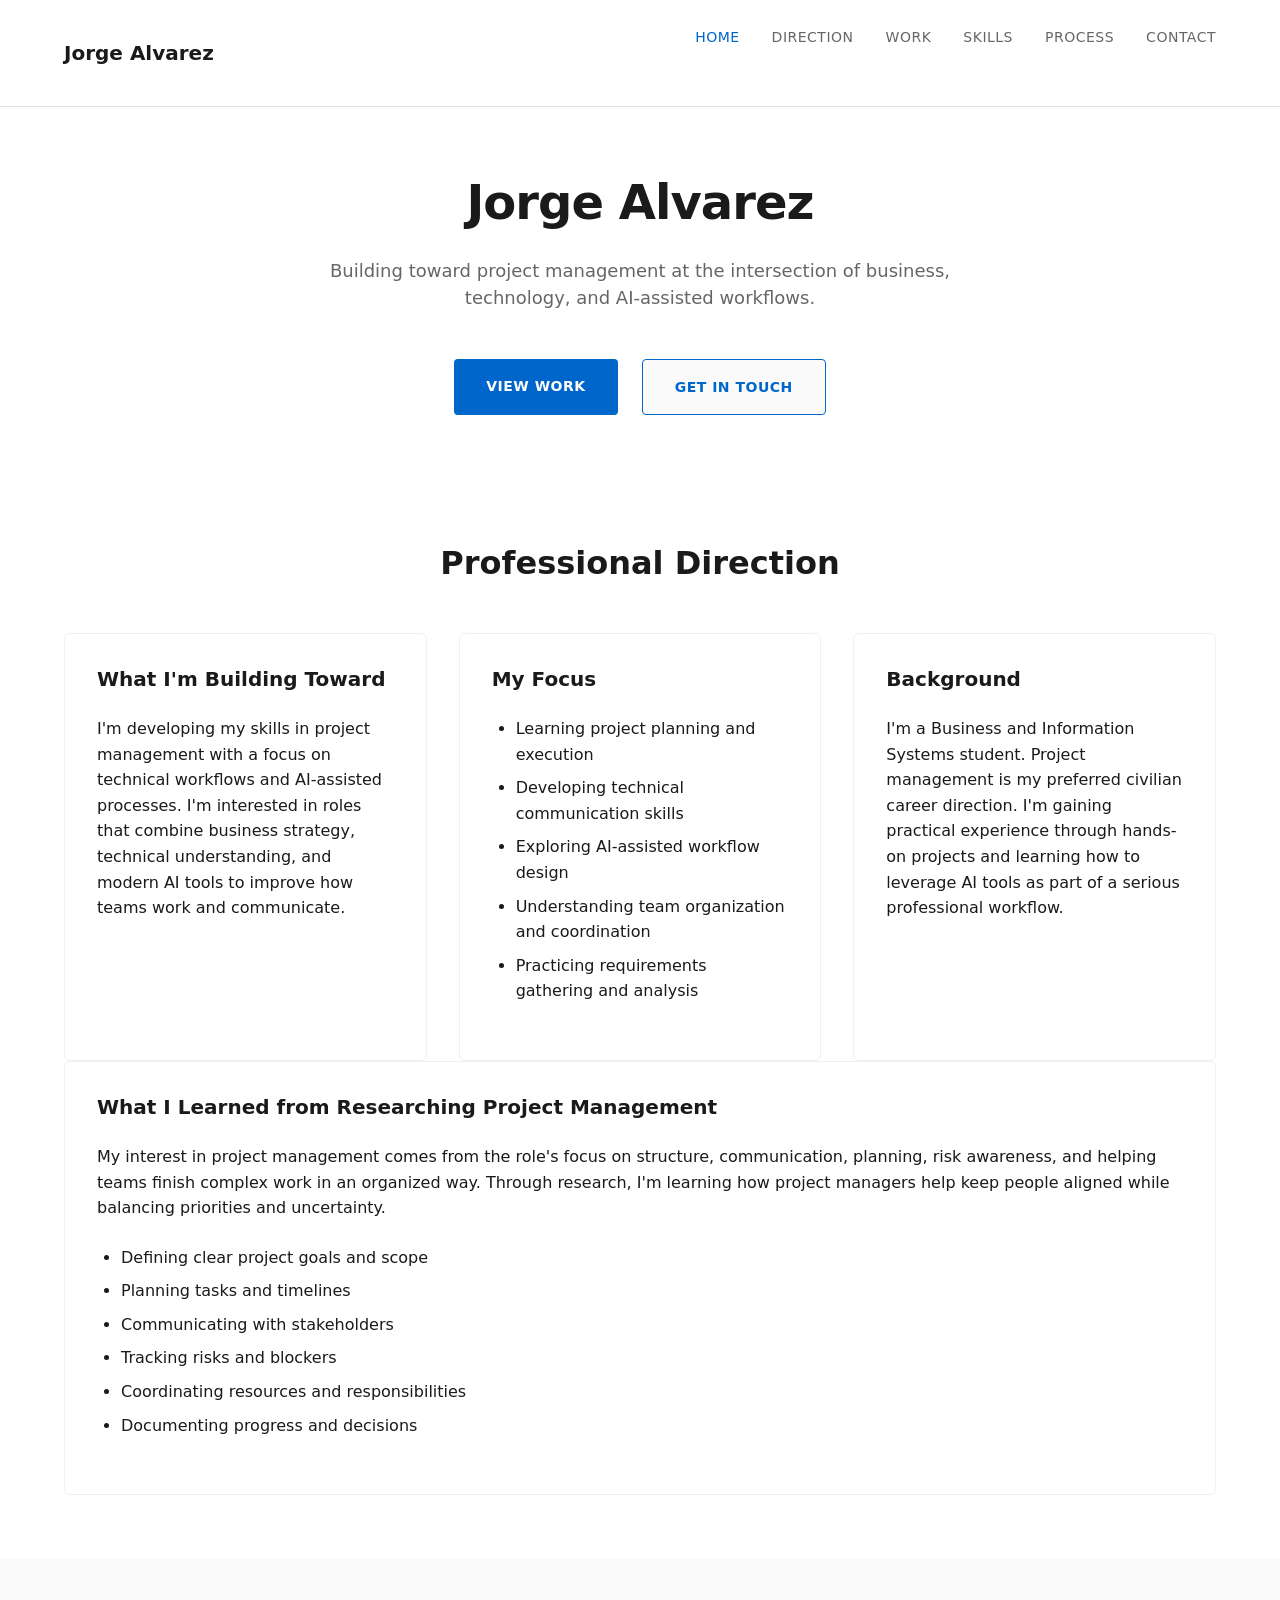
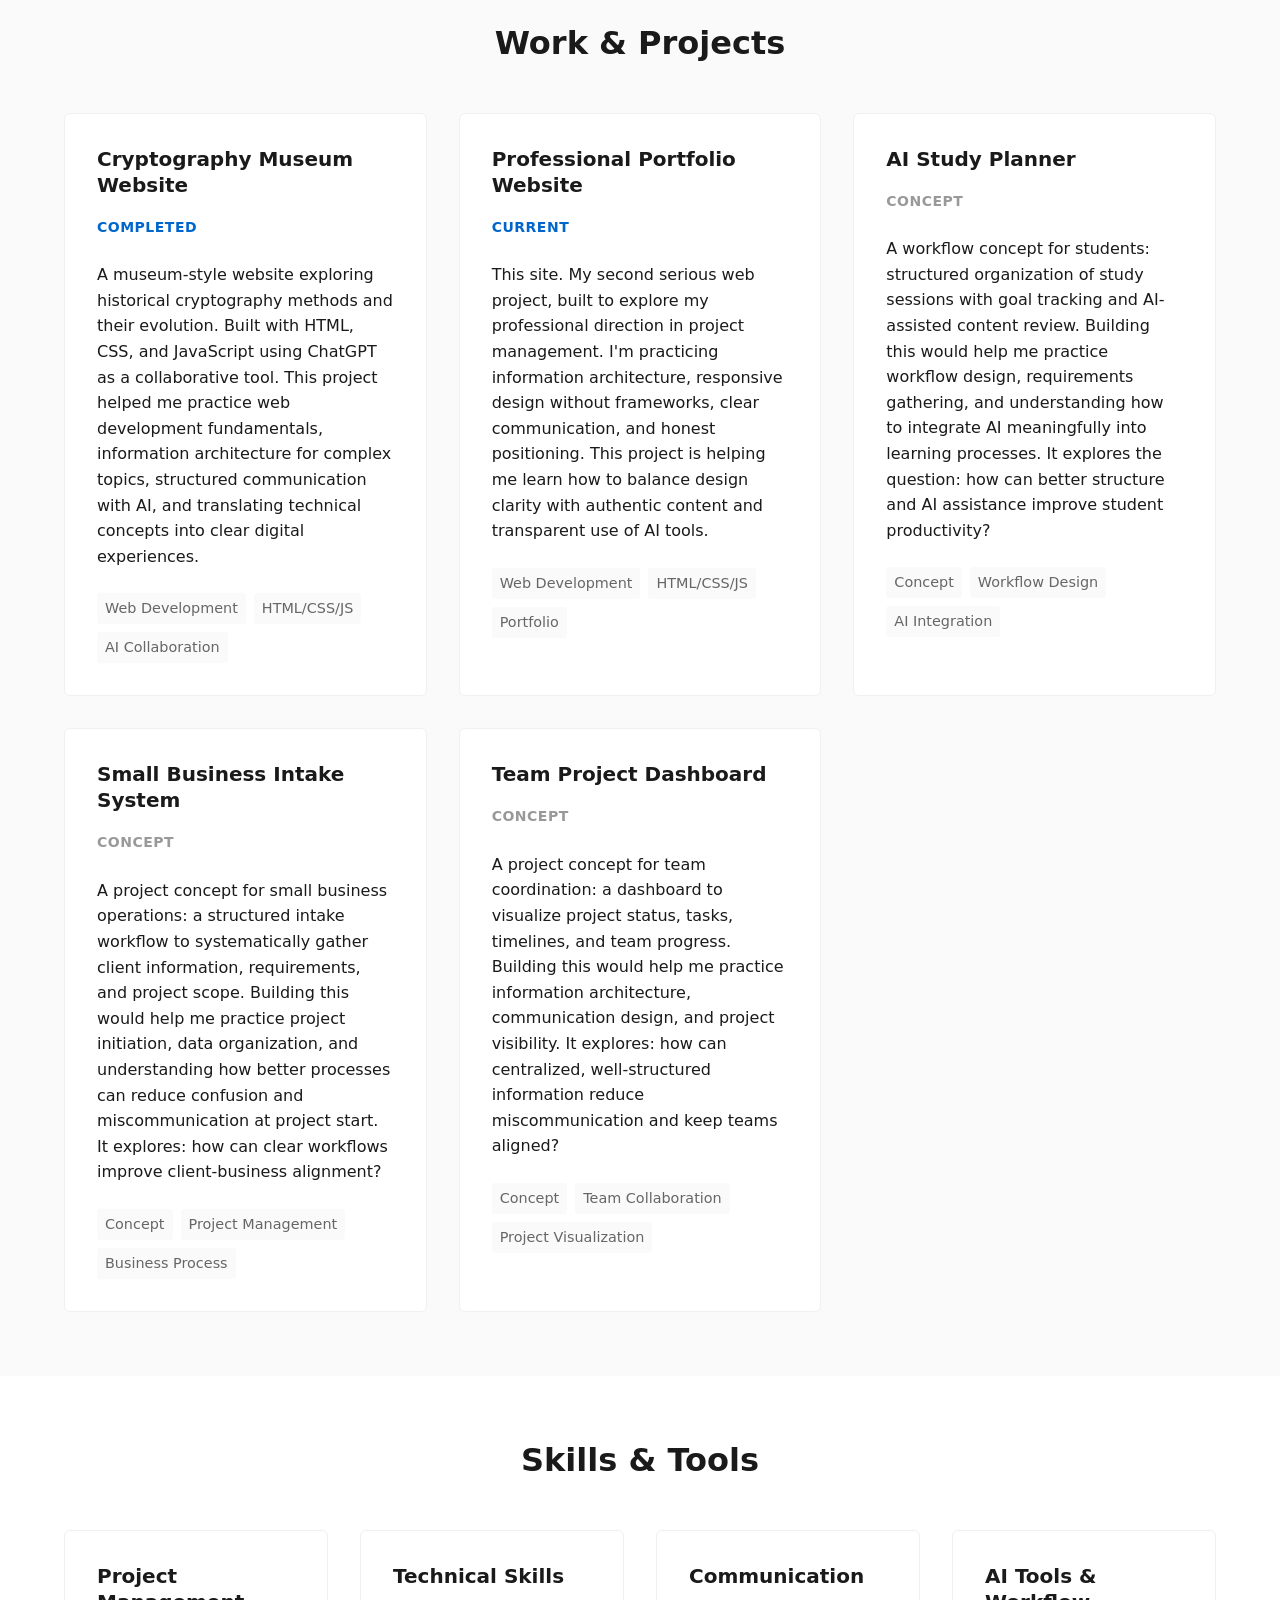
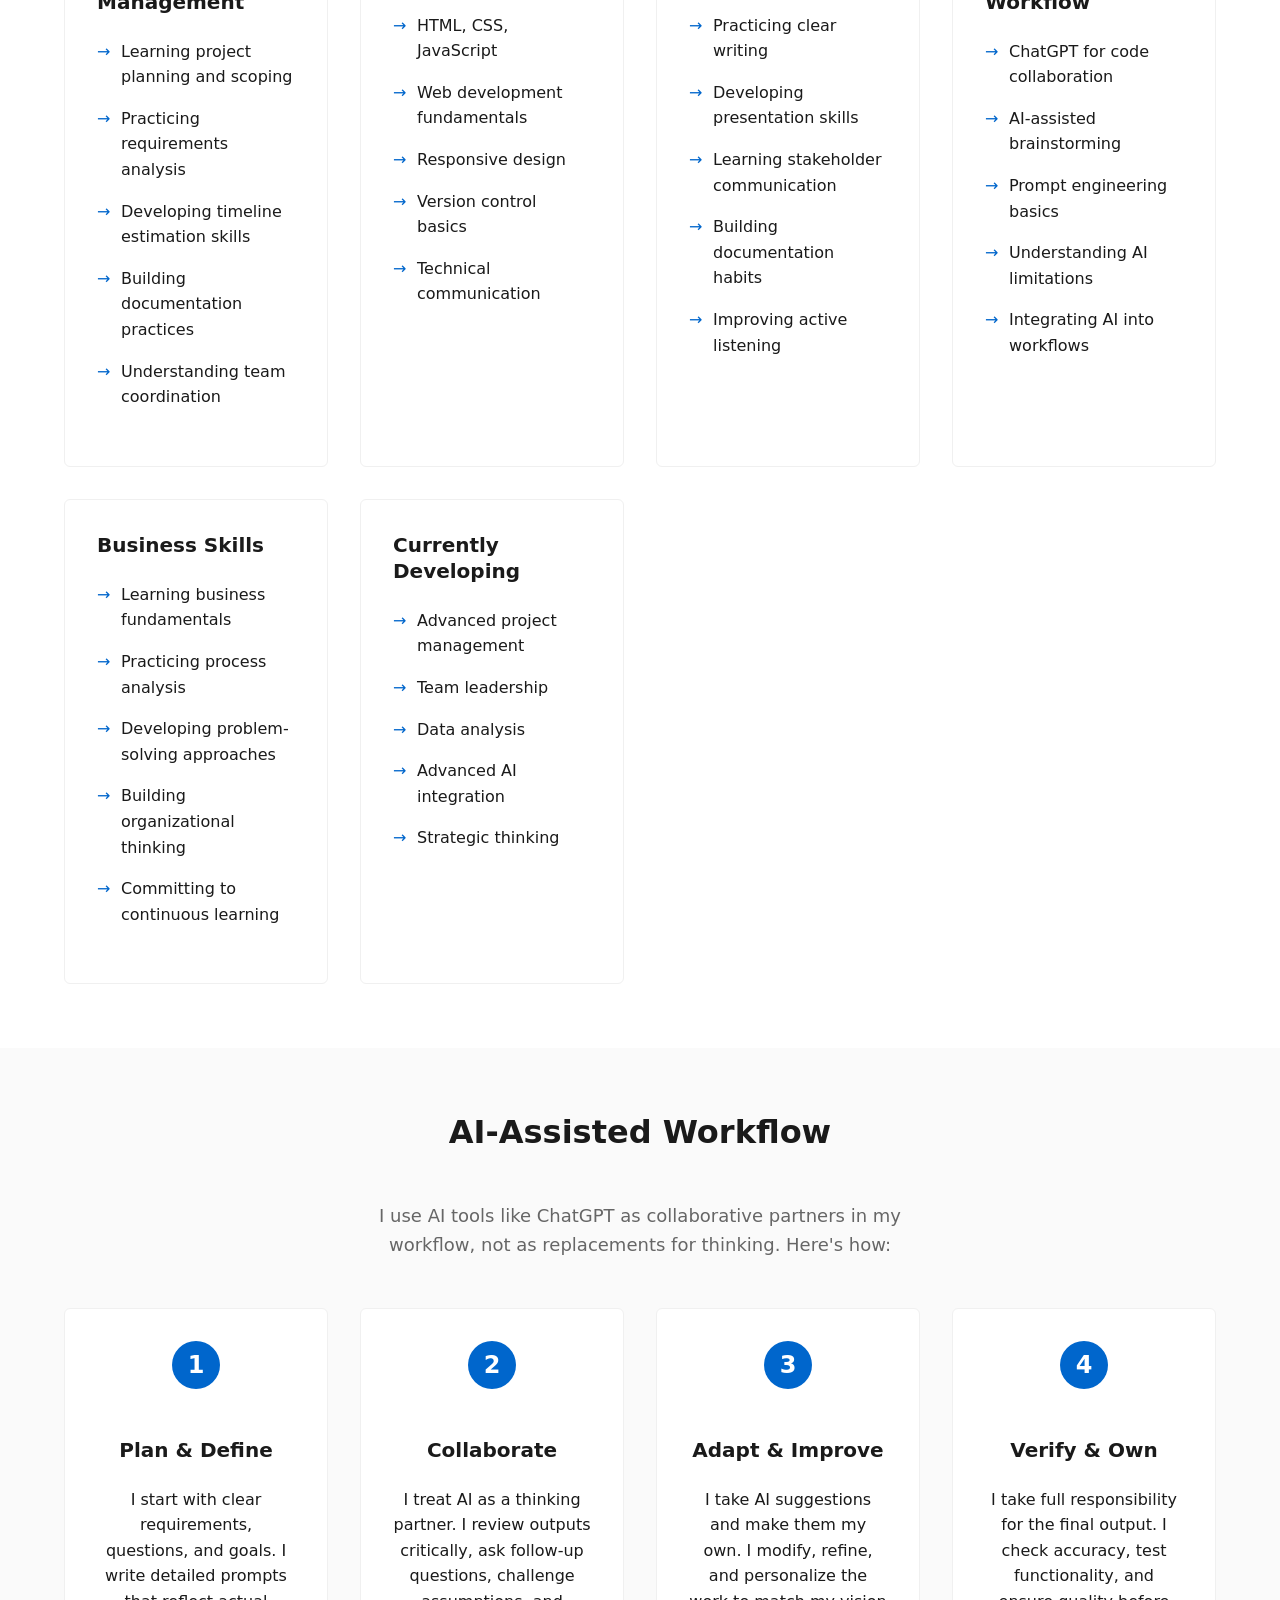
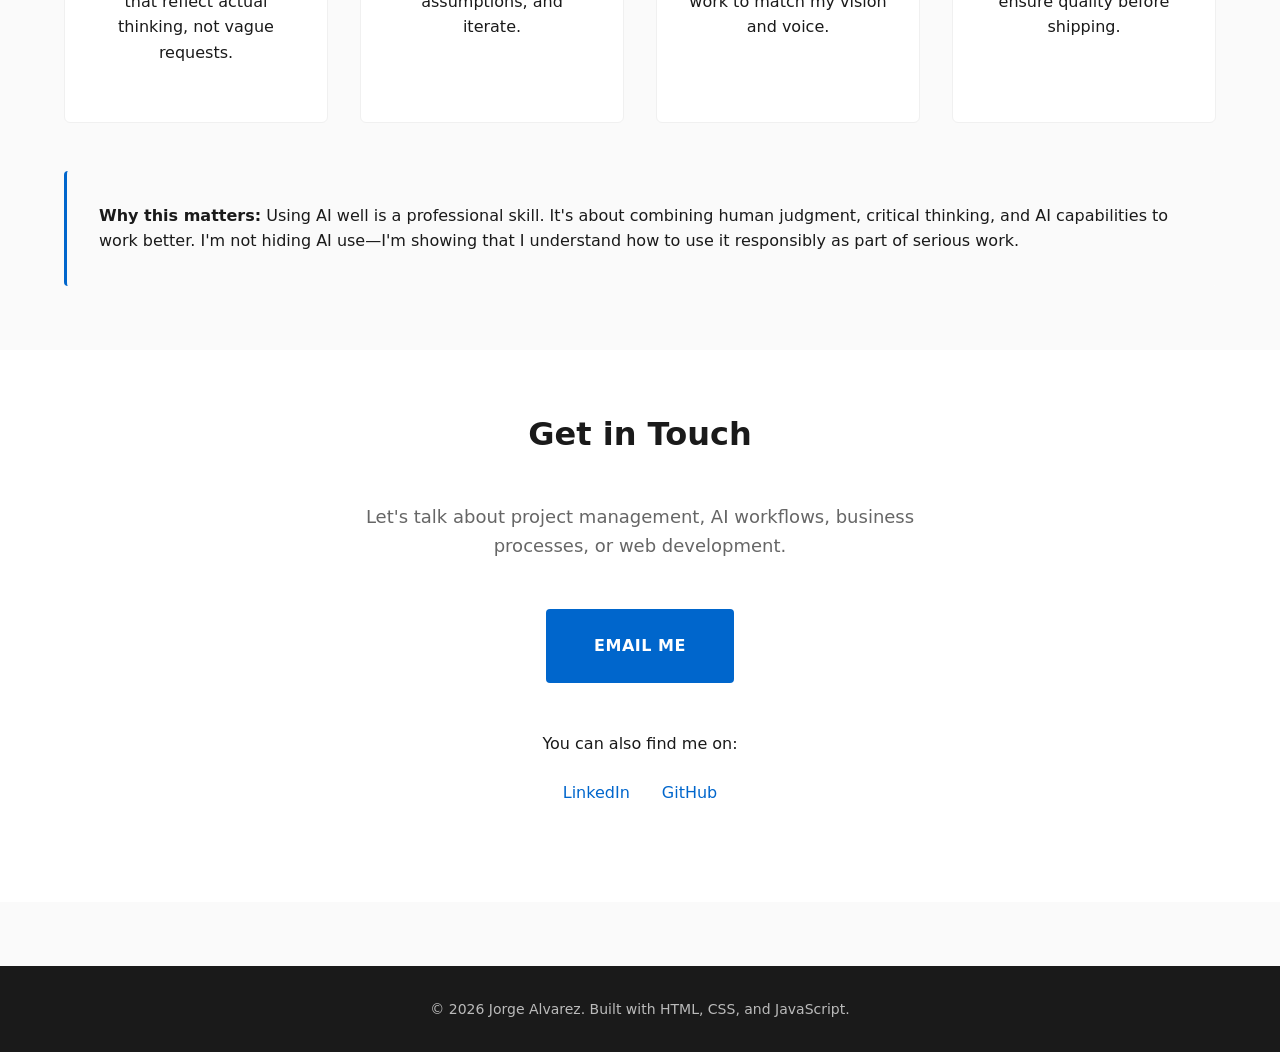
==== index.html @ 8f19f051 "Initial portfolio site scaffold" ====
<!DOCTYPE html>
<html lang="en">
<head>
    <meta charset="UTF-8">
    <meta name="viewport" content="width=device-width, initial-scale=1.0">
    <meta name="description" content="Jorge Alvarez - Portfolio. Aspiring Project Manager for Technical and AI-Assisted Workflows.">
    <title>Jorge Alvarez - Portfolio</title>
    <link rel="stylesheet" href="styles.css">
</head>
<body>
    <!-- Navigation -->
    <nav class="navbar">
        <div class="container">
            <div class="nav-brand">Jorge Alvarez</div>
            <ul class="nav-menu">
                <li><a href="#hero">Home</a></li>
                <li><a href="#direction">Direction</a></li>
                <li><a href="#work">Work</a></li>
                <li><a href="#skills">Skills</a></li>
                <li><a href="#process">Process</a></li>
                <li><a href="#contact">Contact</a></li>
            </ul>
        </div>
    </nav>

    <!-- Hero Section -->
    <section id="hero" class="hero">
        <div class="container">
            <div class="hero-content">
                <h1>Jorge Alvarez</h1>
                <p class="hero-subtitle">Building toward project management at the intersection of business, technology, and AI-assisted workflows.</p>
                <div class="hero-cta">
                    <a href="#work" class="btn btn-primary">View Work</a>
                    <a href="#contact" class="btn btn-secondary">Get in Touch</a>
                </div>
            </div>
        </div>
    </section>

    <!-- Professional Direction Section -->
    <section id="direction" class="section">
        <div class="container">
            <h2>Professional Direction</h2>
            <div class="direction-grid">
                <div class="card">
                    <h3>What I'm Building Toward</h3>
                    <p>I'm developing my skills in project management with a focus on technical workflows and AI-assisted processes. I'm interested in roles that combine business strategy, technical understanding, and modern AI tools to improve how teams work and communicate.</p>
                </div>
                <div class="card">
                    <h3>My Focus</h3>
                    <ul>
                        <li>Learning project planning and execution</li>
                        <li>Developing technical communication skills</li>
                        <li>Exploring AI-assisted workflow design</li>
                        <li>Understanding team organization and coordination</li>
                        <li>Practicing requirements gathering and analysis</li>
                    </ul>
                </div>
                <div class="card">
                    <h3>Background</h3>
                    <p>I'm a Business and Information Systems student. Project management is my preferred civilian career direction. I'm gaining practical experience through hands-on projects and learning how to leverage AI tools as part of a serious professional workflow.</p>
                </div>
            </div>

            <div class="card">
                <h3>What I Learned from Researching Project Management</h3>
                <p>My interest in project management comes from the role's focus on structure, communication, planning, risk awareness, and helping teams finish complex work in an organized way. Through research, I'm learning how project managers help keep people aligned while balancing priorities and uncertainty.</p>
                <ul>
                    <li>Defining clear project goals and scope</li>
                    <li>Planning tasks and timelines</li>
                    <li>Communicating with stakeholders</li>
                    <li>Tracking risks and blockers</li>
                    <li>Coordinating resources and responsibilities</li>
                    <li>Documenting progress and decisions</li>
                </ul>
            </div>
        </div>
    </section>

    <!-- Work / Projects Section -->
    <section id="work" class="section alternate">
        <div class="container">
            <h2>Work & Projects</h2>
            
            <div class="projects">
                <div class="project-card">
                    <h3>Cryptography Museum Website</h3>
                    <p class="project-status">Completed</p>
                    <p>A museum-style website exploring historical cryptography methods and their evolution. Built with HTML, CSS, and JavaScript using ChatGPT as a collaborative tool. This project helped me practice web development fundamentals, information architecture for complex topics, structured communication with AI, and translating technical concepts into clear digital experiences.</p>
                    <div class="project-meta">
                        <span class="tag">Web Development</span>
                        <span class="tag">HTML/CSS/JS</span>
                        <span class="tag">AI Collaboration</span>
                    </div>
                </div>

                <div class="project-card">
                    <h3>Professional Portfolio Website</h3>
                    <p class="project-status">Current</p>
                    <p>This site. My second serious web project, built to explore my professional direction in project management. I'm practicing information architecture, responsive design without frameworks, clear communication, and honest positioning. This project is helping me learn how to balance design clarity with authentic content and transparent use of AI tools.</p>
                    <div class="project-meta">
                        <span class="tag">Web Development</span>
                        <span class="tag">HTML/CSS/JS</span>
                        <span class="tag">Portfolio</span>
                    </div>
                </div>

                <div class="project-card concept">
                    <h3>AI Study Planner</h3>
                    <p class="project-status">Concept</p>
                    <p>A workflow concept for students: structured organization of study sessions with goal tracking and AI-assisted content review. Building this would help me practice workflow design, requirements gathering, and understanding how to integrate AI meaningfully into learning processes. It explores the question: how can better structure and AI assistance improve student productivity?</p>
                    <div class="project-meta">
                        <span class="tag">Concept</span>
                        <span class="tag">Workflow Design</span>
                        <span class="tag">AI Integration</span>
                    </div>
                </div>

                <div class="project-card concept">
                    <h3>Small Business Intake System</h3>
                    <p class="project-status">Concept</p>
                    <p>A project concept for small business operations: a structured intake workflow to systematically gather client information, requirements, and project scope. Building this would help me practice project initiation, data organization, and understanding how better processes can reduce confusion and miscommunication at project start. It explores: how can clear workflows improve client-business alignment?</p>
                    <div class="project-meta">
                        <span class="tag">Concept</span>
                        <span class="tag">Project Management</span>
                        <span class="tag">Business Process</span>
                    </div>
                </div>

                <div class="project-card concept">
                    <h3>Team Project Dashboard</h3>
                    <p class="project-status">Concept</p>
                    <p>A project concept for team coordination: a dashboard to visualize project status, tasks, timelines, and team progress. Building this would help me practice information architecture, communication design, and project visibility. It explores: how can centralized, well-structured information reduce miscommunication and keep teams aligned?</p>
                    <div class="project-meta">
                        <span class="tag">Concept</span>
                        <span class="tag">Team Collaboration</span>
                        <span class="tag">Project Visualization</span>
                    </div>
                </div>
            </div>
        </div>
    </section>

    <!-- Skills & Tools Section -->
    <section id="skills" class="section">
        <div class="container">
            <h2>Skills & Tools</h2>
            
            <div class="skills-grid">
                <div class="skill-category">
                    <h3>Project Management</h3>
                    <ul>
                        <li>Learning project planning and scoping</li>
                        <li>Practicing requirements analysis</li>
                        <li>Developing timeline estimation skills</li>
                        <li>Building documentation practices</li>
                        <li>Understanding team coordination</li>
                    </ul>
                </div>

                <div class="skill-category">
                    <h3>Technical Skills</h3>
                    <ul>
                        <li>HTML, CSS, JavaScript</li>
                        <li>Web development fundamentals</li>
                        <li>Responsive design</li>
                        <li>Version control basics</li>
                        <li>Technical communication</li>
                    </ul>
                </div>

                <div class="skill-category">
                    <h3>Communication</h3>
                    <ul>
                        <li>Practicing clear writing</li>
                        <li>Developing presentation skills</li>
                        <li>Learning stakeholder communication</li>
                        <li>Building documentation habits</li>
                        <li>Improving active listening</li>
                    </ul>
                </div>

                <div class="skill-category">
                    <h3>AI Tools & Workflow</h3>
                    <ul>
                        <li>ChatGPT for code collaboration</li>
                        <li>AI-assisted brainstorming</li>
                        <li>Prompt engineering basics</li>
                        <li>Understanding AI limitations</li>
                        <li>Integrating AI into workflows</li>
                    </ul>
                </div>

                <div class="skill-category">
                    <h3>Business Skills</h3>
                    <ul>
                        <li>Learning business fundamentals</li>
                        <li>Practicing process analysis</li>
                        <li>Developing problem-solving approaches</li>
                        <li>Building organizational thinking</li>
                        <li>Committing to continuous learning</li>
                    </ul>
                </div>

                <div class="skill-category">
                    <h3>Currently Developing</h3>
                    <ul>
                        <li>Advanced project management</li>
                        <li>Team leadership</li>
                        <li>Data analysis</li>
                        <li>Advanced AI integration</li>
                        <li>Strategic thinking</li>
                    </ul>
                </div>
            </div>
        </div>
    </section>

    <!-- AI-Assisted Process Section -->
    <section id="process" class="section alternate">
        <div class="container">
            <h2>AI-Assisted Workflow</h2>
            
            <div class="process-container">
                <p class="section-intro">I use AI tools like ChatGPT as collaborative partners in my workflow, not as replacements for thinking. Here's how:</p>
                
                <div class="process-steps">
                    <div class="step">
                        <div class="step-number">1</div>
                        <h3>Plan & Define</h3>
                        <p>I start with clear requirements, questions, and goals. I write detailed prompts that reflect actual thinking, not vague requests.</p>
                    </div>

                    <div class="step">
                        <div class="step-number">2</div>
                        <h3>Collaborate</h3>
                        <p>I treat AI as a thinking partner. I review outputs critically, ask follow-up questions, challenge assumptions, and iterate.</p>
                    </div>

                    <div class="step">
                        <div class="step-number">3</div>
                        <h3>Adapt & Improve</h3>
                        <p>I take AI suggestions and make them my own. I modify, refine, and personalize the work to match my vision and voice.</p>
                    </div>

                    <div class="step">
                        <div class="step-number">4</div>
                        <h3>Verify & Own</h3>
                        <p>I take full responsibility for the final output. I check accuracy, test functionality, and ensure quality before shipping.</p>
                    </div>
                </div>

                <div class="process-note">
                    <p><strong>Why this matters:</strong> Using AI well is a professional skill. It's about combining human judgment, critical thinking, and AI capabilities to work better. I'm not hiding AI use—I'm showing that I understand how to use it responsibly as part of serious work.</p>
                </div>
            </div>
        </div>
    </section>

    <!-- Contact Section -->
    <section id="contact" class="section">
        <div class="container">
            <h2>Get in Touch</h2>
            <p class="section-intro">Let's talk about project management, AI workflows, business processes, or web development.</p>
            
            <div class="contact-container">
                <a href="mailto:jorge@example.com" class="btn btn-primary btn-large">Email Me</a>
            </div>

            <div class="contact-links">
                <p>You can also find me on:</p>
                <ul>
                    <li><a href="https://linkedin.com/in/jorge-alvarez" target="_blank">LinkedIn</a></li>
                    <li><a href="https://github.com/jorge-alvarez" target="_blank">GitHub</a></li>
                </ul>
            </div>
        </div>
    </section>

    <!-- Footer -->
    <footer class="footer">
        <div class="container">
            <p>&copy; 2026 Jorge Alvarez. Built with HTML, CSS, and JavaScript.</p>
        </div>
    </footer>

    <script src="script.js"></script>
</body>
</html>
---- styles.css ----
/* ===========================
   CSS Reset & Base Styles
   =========================== */

* {
    margin: 0;
    padding: 0;
    box-sizing: border-box;
}

:root {
    /* Colors */
    --color-bg: #fafafa;
    --color-bg-alt: #ffffff;
    --color-text: #1a1a1a;
    --color-text-light: #666666;
    --color-text-lighter: #999999;
    --color-accent: #0066cc;
    --color-accent-dark: #0052a3;
    --color-border: #e0e0e0;
    --color-card-bg: #ffffff;
    --color-card-border: #f0f0f0;
    
    /* Typography */
    --font-family-sans: -apple-system, BlinkMacSystemFont, 'Segoe UI', system-ui, sans-serif;
    --font-size-base: 16px;
    --font-size-small: 14px;
    --font-size-large: 18px;
    --font-size-h1: 3rem;
    --font-size-h2: 2rem;
    --font-size-h3: 1.25rem;
    --line-height-base: 1.6;
    --line-height-tight: 1.3;
    
    /* Spacing */
    --spacing-xs: 0.5rem;
    --spacing-sm: 1rem;
    --spacing-md: 1.5rem;
    --spacing-lg: 2rem;
    --spacing-xl: 3rem;
    --spacing-2xl: 4rem;
    
    /* Transitions */
    --transition-fast: 150ms ease-in-out;
    --transition-normal: 250ms ease-in-out;
}

html {
    scroll-behavior: smooth;
}

body {
    font-family: var(--font-family-sans);
    font-size: var(--font-size-base);
    line-height: var(--line-height-base);
    color: var(--color-text);
    background-color: var(--color-bg);
}

/* ===========================
   Typography
   =========================== */

h1, h2, h3, h4, h5, h6 {
    line-height: var(--line-height-tight);
    font-weight: 600;
    margin-bottom: var(--spacing-md);
    color: var(--color-text);
}

h1 {
    font-size: var(--font-size-h1);
    font-weight: 700;
}

h2 {
    font-size: var(--font-size-h2);
    margin-bottom: var(--spacing-xl);
}

h3 {
    font-size: var(--font-size-h3);
}

p {
    margin-bottom: var(--spacing-md);
    color: var(--color-text);
}

a {
    color: var(--color-accent);
    text-decoration: none;
    transition: color var(--transition-fast);
}

a:hover {
    color: var(--color-accent-dark);
    text-decoration: underline;
}

ul, ol {
    margin-left: var(--spacing-md);
    margin-bottom: var(--spacing-md);
}

li {
    margin-bottom: var(--spacing-xs);
    color: var(--color-text);
}

/* ===========================
   Layout & Container
   =========================== */

.container {
    max-width: 1200px;
    margin: 0 auto;
    padding: 0 var(--spacing-md);
}

/* ===========================
   Navigation
   =========================== */

.navbar {
    background-color: var(--color-bg-alt);
    border-bottom: 1px solid var(--color-border);
    position: sticky;
    top: 0;
    z-index: 100;
    transition: box-shadow var(--transition-normal);
}

.navbar .container {
    display: flex;
    justify-content: space-between;
    align-items: center;
    padding: var(--spacing-md);
}

.nav-brand {
    font-size: 1.25rem;
    font-weight: 700;
    color: var(--color-text);
}

.nav-menu {
    display: flex;
    list-style: none;
    gap: var(--spacing-lg);
}

.nav-menu a {
    color: var(--color-text-light);
    font-size: var(--font-size-small);
    text-transform: uppercase;
    letter-spacing: 0.5px;
    transition: color var(--transition-fast);
}

.nav-menu a:hover {
    color: var(--color-accent);
    text-decoration: none;
}

/* Mobile navigation */
@media (max-width: 768px) {
    .nav-menu {
        flex-direction: column;
        gap: var(--spacing-sm);
        font-size: 0.875rem;
    }
}

/* ===========================
   Hero Section
   =========================== */

.hero {
    background-color: var(--color-bg-alt);
    padding: var(--spacing-2xl) var(--spacing-md);
    text-align: center;
}

.hero-content h1 {
    margin-bottom: var(--spacing-md);
    letter-spacing: -0.02em;
}

.hero-subtitle {
    font-size: var(--font-size-large);
    color: var(--color-text-light);
    max-width: 700px;
    margin: 0 auto var(--spacing-xl);
    line-height: 1.5;
}

.hero-cta {
    display: flex;
    gap: var(--spacing-md);
    justify-content: center;
    flex-wrap: wrap;
}

/* ===========================
   Buttons
   =========================== */

.btn {
    display: inline-block;
    padding: var(--spacing-sm) var(--spacing-lg);
    border-radius: 4px;
    font-weight: 600;
    font-size: var(--font-size-small);
    text-transform: uppercase;
    letter-spacing: 0.5px;
    transition: all var(--transition-fast);
    border: none;
    cursor: pointer;
    text-decoration: none;
}

.btn-primary {
    background-color: var(--color-accent);
    color: white;
}

.btn-primary:hover {
    background-color: var(--color-accent-dark);
    text-decoration: none;
}

.btn-secondary {
    background-color: var(--color-bg);
    color: var(--color-accent);
    border: 1px solid var(--color-accent);
}

.btn-secondary:hover {
    background-color: var(--color-accent);
    color: white;
    text-decoration: none;
}

.btn-large {
    padding: var(--spacing-md) var(--spacing-xl);
    font-size: var(--font-size-base);
}

/* ===========================
   Sections
   =========================== */

.section {
    padding: var(--spacing-2xl) var(--spacing-md);
    background-color: var(--color-bg-alt);
}

.section.alternate {
    background-color: var(--color-bg);
}

.section h2 {
    text-align: center;
}

.section-intro {
    text-align: center;
    color: var(--color-text-light);
    max-width: 600px;
    margin: 0 auto var(--spacing-xl);
    font-size: var(--font-size-large);
}

/* ===========================
   Cards & Grid
   =========================== */

.direction-grid {
    display: grid;
    grid-template-columns: repeat(auto-fit, minmax(300px, 1fr));
    gap: var(--spacing-lg);
    margin-top: var(--spacing-xl);
}

.card {
    background-color: var(--color-card-bg);
    border: 1px solid var(--color-card-border);
    border-radius: 6px;
    padding: var(--spacing-lg);
    transition: all var(--transition-normal);
}

.card:hover {
    border-color: var(--color-accent);
    box-shadow: 0 4px 12px rgba(0, 102, 204, 0.08);
}

.card h3 {
    margin-top: 0;
}

.card ul {
    margin-left: var(--spacing-md);
}

/* ===========================
   Projects Section
   =========================== */

.projects {
    display: grid;
    grid-template-columns: repeat(auto-fit, minmax(320px, 1fr));
    gap: var(--spacing-lg);
    margin-top: var(--spacing-xl);
}

.project-card {
    background-color: var(--color-card-bg);
    border: 1px solid var(--color-card-border);
    border-radius: 6px;
    padding: var(--spacing-lg);
    transition: all var(--transition-normal);
}

.project-card:hover {
    border-color: var(--color-accent);
    box-shadow: 0 4px 12px rgba(0, 102, 204, 0.08);
}

.project-card h3 {
    margin-top: 0;
    margin-bottom: var(--spacing-sm);
}

.project-status {
    display: inline-block;
    font-size: var(--font-size-small);
    font-weight: 600;
    text-transform: uppercase;
    letter-spacing: 0.5px;
    color: var(--color-accent);
    margin-bottom: var(--spacing-md);
}

.project-card.concept .project-status {
    color: var(--color-text-lighter);
}

.project-meta {
    display: flex;
    flex-wrap: wrap;
    gap: var(--spacing-xs);
    margin-top: var(--spacing-md);
}

.tag {
    display: inline-block;
    background-color: var(--color-bg);
    color: var(--color-text-light);
    padding: 4px 8px;
    border-radius: 3px;
    font-size: 0.9rem;
}

/* ===========================
   Skills Section
   =========================== */

.skills-grid {
    display: grid;
    grid-template-columns: repeat(auto-fit, minmax(250px, 1fr));
    gap: var(--spacing-lg);
    margin-top: var(--spacing-xl);
}

.skill-category {
    background-color: var(--color-card-bg);
    border: 1px solid var(--color-card-border);
    border-radius: 6px;
    padding: var(--spacing-lg);
}

.skill-category h3 {
    margin-top: 0;
    margin-bottom: var(--spacing-md);
}

.skill-category ul {
    list-style: none;
    margin-left: 0;
}

.skill-category li {
    margin-bottom: var(--spacing-sm);
    padding-left: var(--spacing-md);
    position: relative;
}

.skill-category li:before {
    content: "→";
    position: absolute;
    left: 0;
    color: var(--color-accent);
}

/* ===========================
   Process Section
   =========================== */

.process-container {
    margin-top: var(--spacing-xl);
}

.process-steps {
    display: grid;
    grid-template-columns: repeat(auto-fit, minmax(250px, 1fr));
    gap: var(--spacing-lg);
    margin: var(--spacing-xl) 0;
}

.step {
    background-color: var(--color-card-bg);
    border: 1px solid var(--color-card-border);
    border-radius: 6px;
    padding: var(--spacing-lg);
    text-align: center;
}

.step-number {
    display: inline-block;
    width: 48px;
    height: 48px;
    background-color: var(--color-accent);
    color: white;
    border-radius: 50%;
    line-height: 48px;
    font-weight: 700;
    font-size: 1.5rem;
    margin-bottom: var(--spacing-md);
}

.step h3 {
    margin-top: var(--spacing-md);
}

.process-note {
    background-color: var(--color-bg);
    border-left: 3px solid var(--color-accent);
    padding: var(--spacing-lg);
    border-radius: 4px;
    margin-top: var(--spacing-xl);
}

.process-note p {
    margin: 0;
}

/* ===========================
   Contact Section
   =========================== */

.contact-container {
    text-align: center;
    margin: var(--spacing-xl) 0;
}

.contact-links {
    text-align: center;
    margin-top: var(--spacing-xl);
}

.contact-links ul {
    list-style: none;
    margin-left: 0;
    display: flex;
    justify-content: center;
    gap: var(--spacing-lg);
    flex-wrap: wrap;
}

.contact-links a {
    font-weight: 500;
    transition: color var(--transition-fast);
}

/* ===========================
   Footer
   =========================== */

.footer {
    background-color: var(--color-text);
    color: white;
    text-align: center;
    padding: var(--spacing-lg) var(--spacing-md);
    margin-top: var(--spacing-2xl);
}

.footer p {
    margin: 0;
    color: rgba(255, 255, 255, 0.7);
    font-size: var(--font-size-small);
}

/* ===========================
   Responsive Design
   =========================== */

@media (max-width: 768px) {
    :root {
        --font-size-h1: 2rem;
        --font-size-h2: 1.5rem;
        --font-size-h3: 1.1rem;
        --spacing-2xl: 2rem;
        --spacing-xl: 1.5rem;
    }

    .container {
        padding: 0 var(--spacing-sm);
    }

    .section {
        padding: var(--spacing-xl) var(--spacing-sm);
    }

    .hero {
        padding: var(--spacing-xl) var(--spacing-sm);
    }

    .hero-cta {
        flex-direction: column;
    }

    .btn {
        width: 100%;
        text-align: center;
    }

    .nav-menu {
        gap: var(--spacing-sm);
    }

    .contact-links ul {
        flex-direction: column;
        gap: var(--spacing-md);
    }
}

@media (max-width: 480px) {
    :root {
        --font-size-h1: 1.5rem;
        --font-size-h2: 1.25rem;
        --spacing-lg: 1.5rem;
        --spacing-md: 1rem;
    }

    .navbar .container {
        flex-direction: column;
        gap: var(--spacing-md);
    }

    .nav-menu {
        width: 100%;
        justify-content: center;
    }

    h2 {
        margin-bottom: var(--spacing-lg);
    }

    .direction-grid,
    .skills-grid,
    .projects {
        grid-template-columns: 1fr;
    }

    .process-steps {
        grid-template-columns: 1fr;
    }
}

/* ===========================
   Accessibility & Print
   =========================== */

@media (prefers-reduced-motion: reduce) {
    * {
        animation-duration: 0.01ms !important;
        animation-iteration-count: 1 !important;
        transition-duration: 0.01ms !important;
    }
}

@media print {
    .navbar,
    .footer {
        display: none;
    }

    body {
        background-color: white;
    }

    a {
        text-decoration: underline;
    }
}
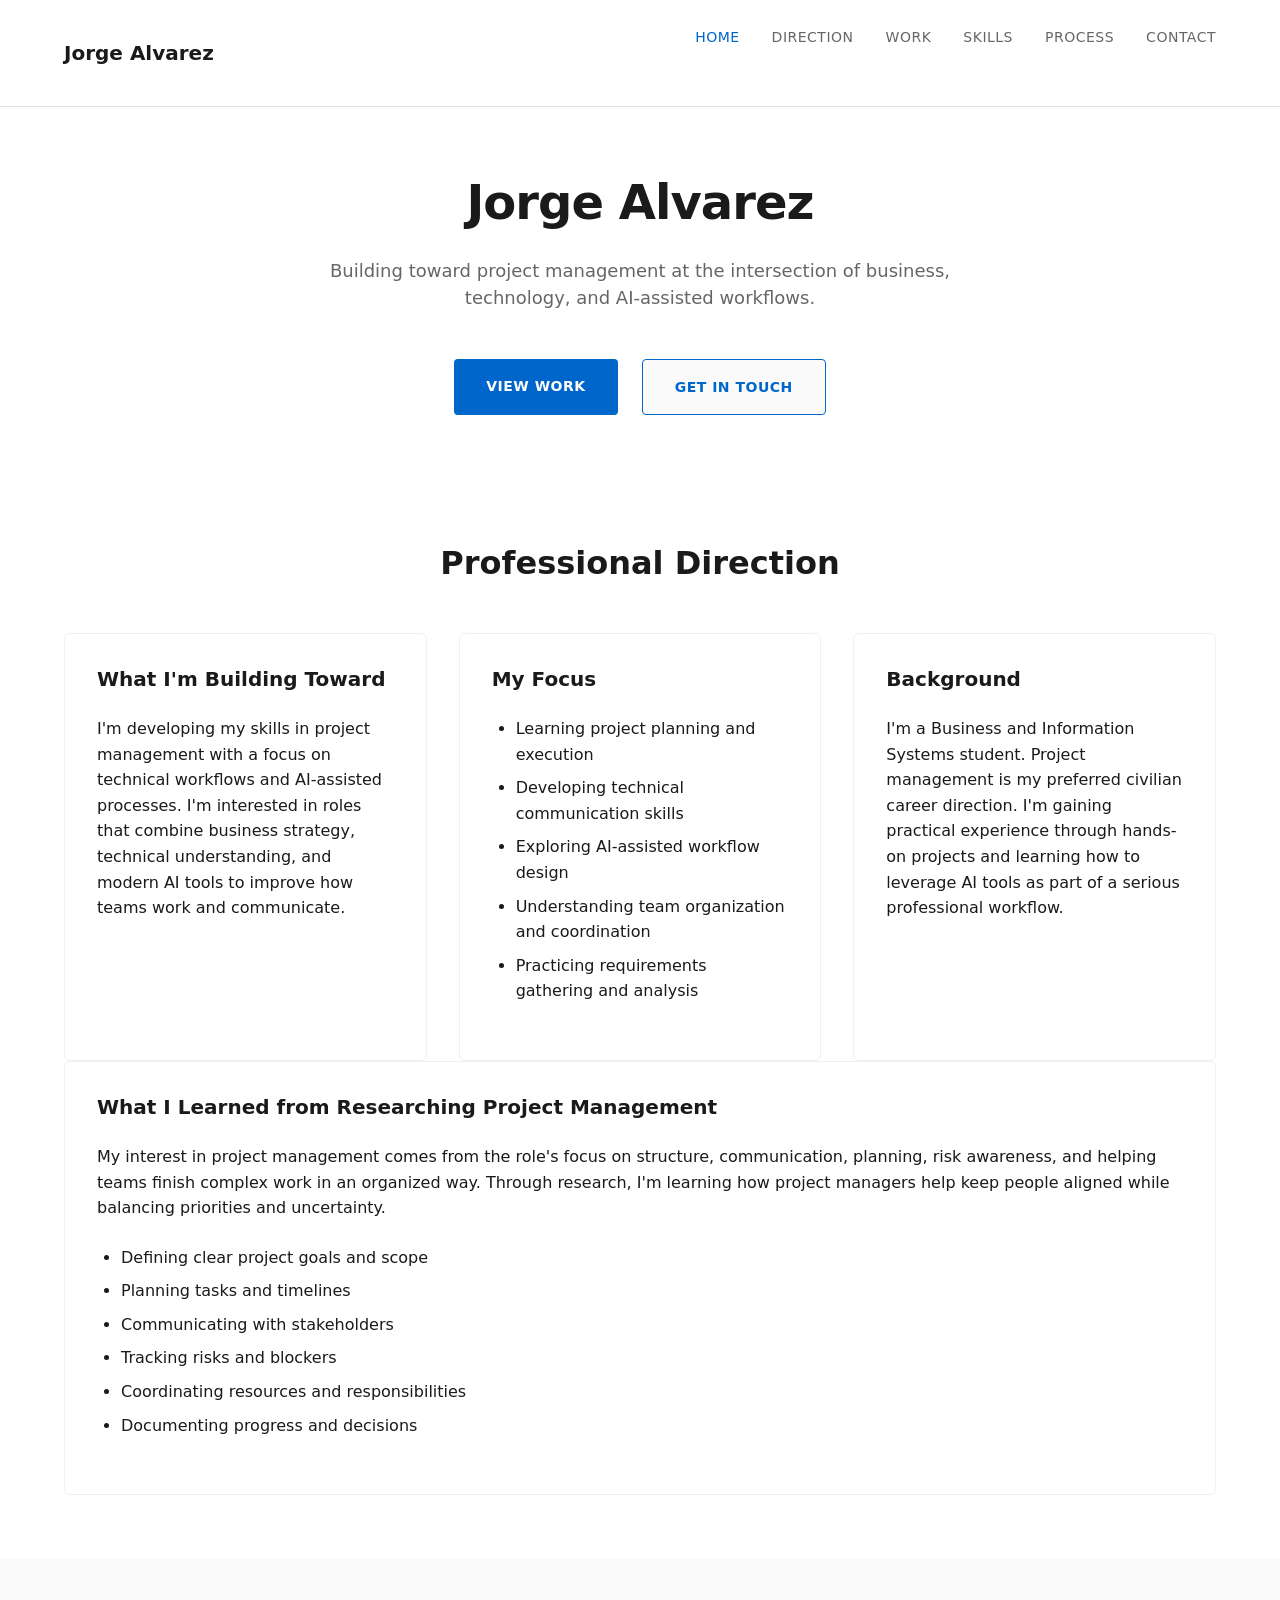
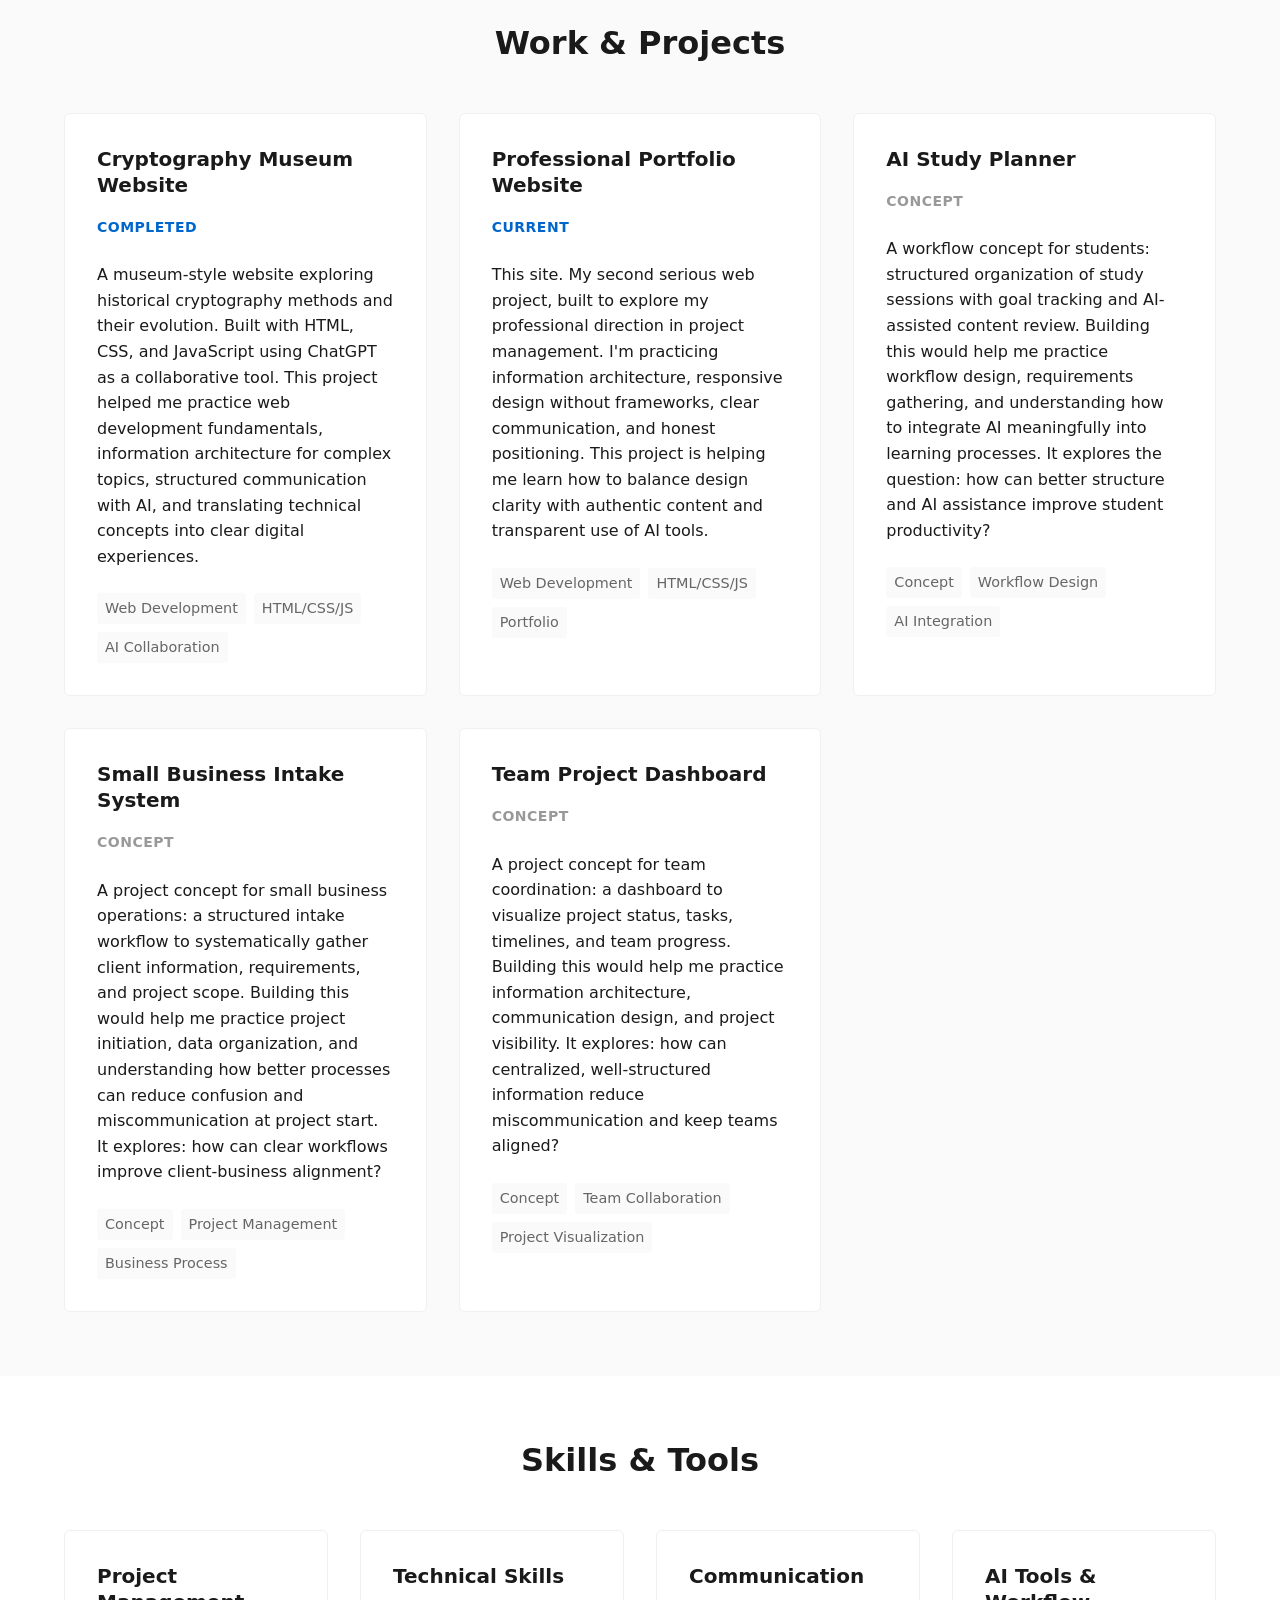
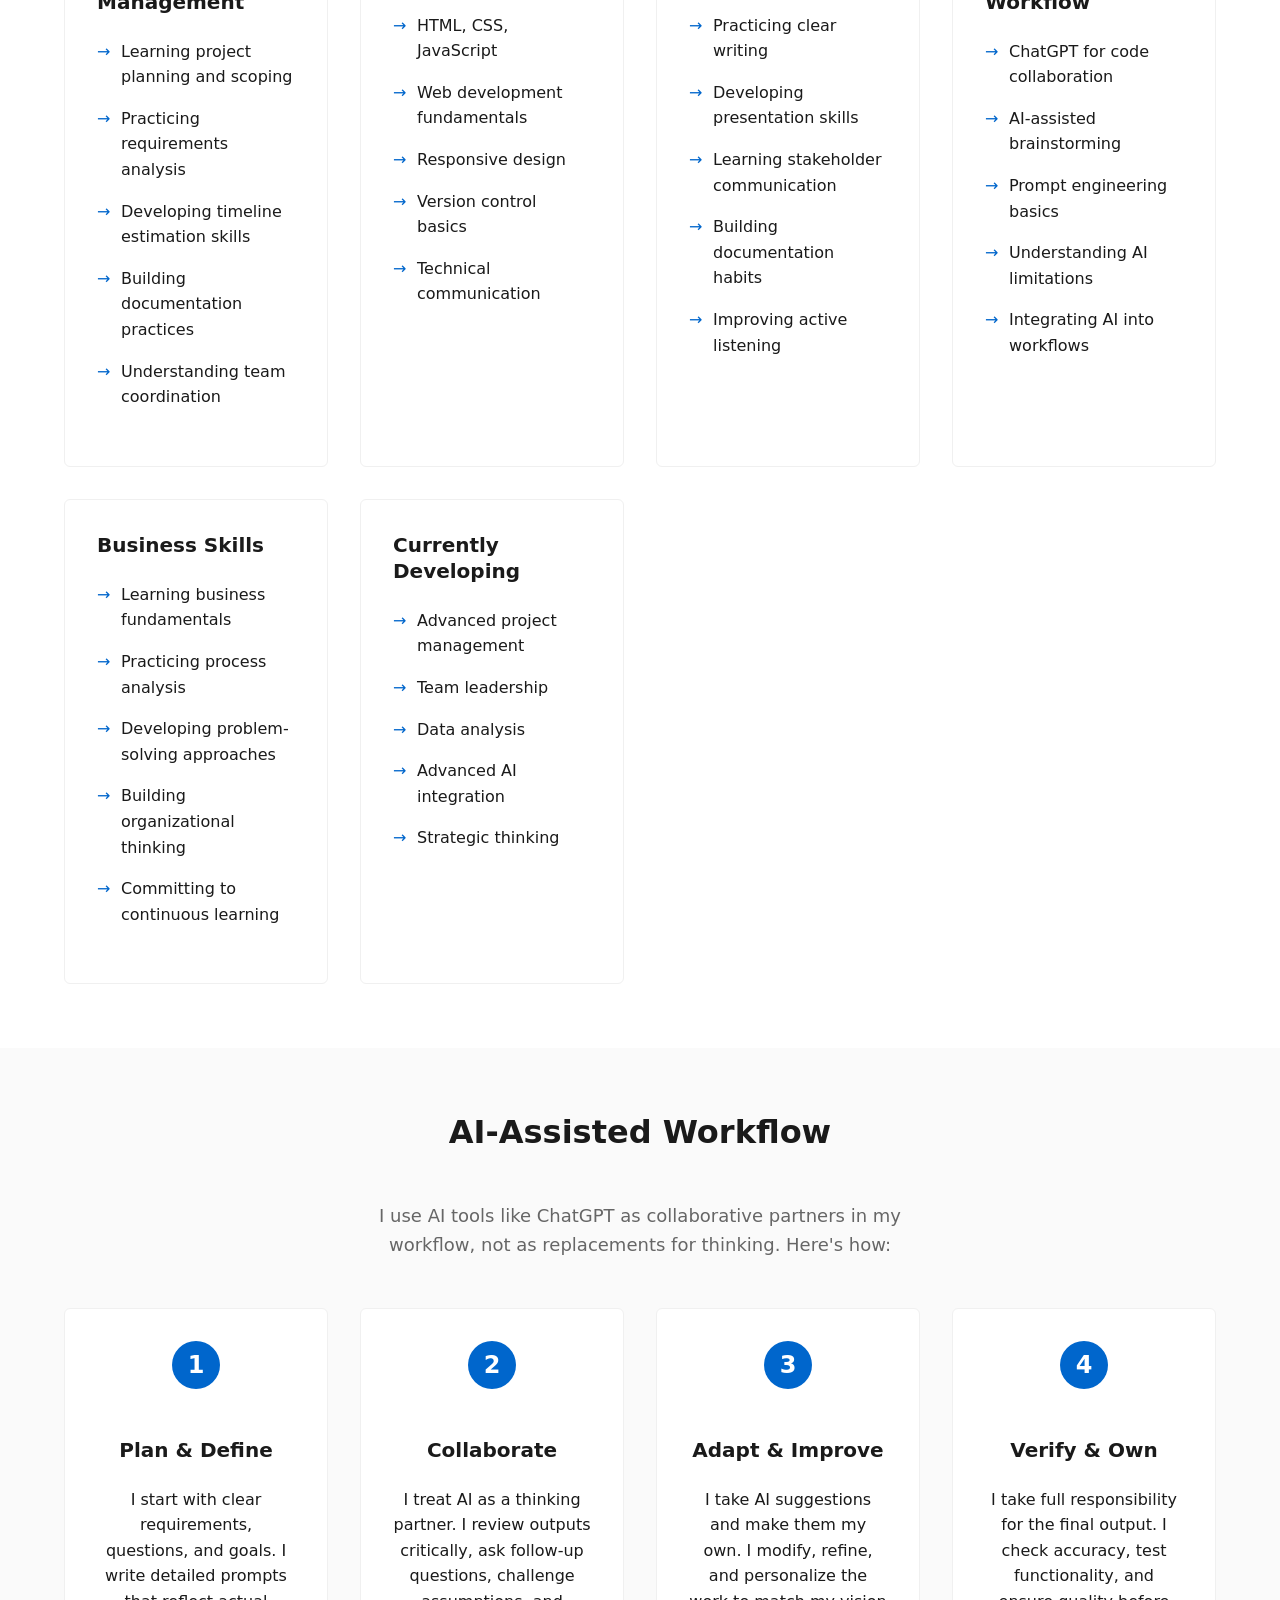
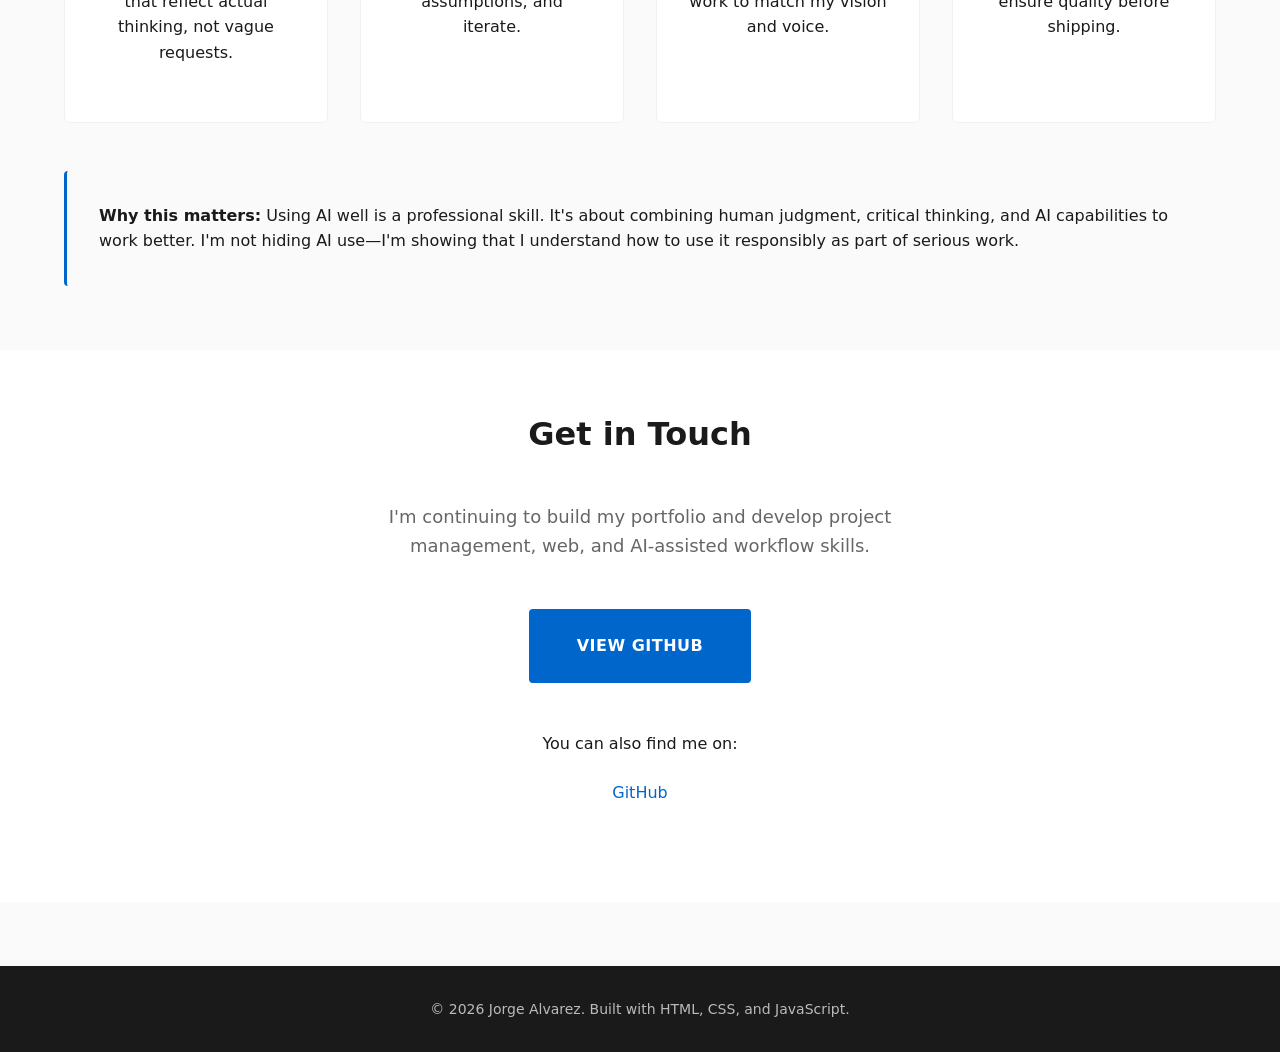
==== commit 7028f93d: "Clean up contact section" ====
--- a/index.html
+++ b/index.html
@@ -261,17 +261,16 @@
     <section id="contact" class="section">
         <div class="container">
             <h2>Get in Touch</h2>
-            <p class="section-intro">Let's talk about project management, AI workflows, business processes, or web development.</p>
+            <p class="section-intro">I'm continuing to build my portfolio and develop project management, web, and AI-assisted workflow skills.</p>
             
             <div class="contact-container">
-                <a href="mailto:jorge@example.com" class="btn btn-primary btn-large">Email Me</a>
+                <a href="https://github.com/jdalvarez69" class="btn btn-primary btn-large" target="_blank" rel="noopener noreferrer">View GitHub</a>
             </div>
 
             <div class="contact-links">
                 <p>You can also find me on:</p>
                 <ul>
-                    <li><a href="https://linkedin.com/in/jorge-alvarez" target="_blank">LinkedIn</a></li>
-                    <li><a href="https://github.com/jorge-alvarez" target="_blank">GitHub</a></li>
+                    <li><a href="https://github.com/jdalvarez69" target="_blank" rel="noopener noreferrer">GitHub</a></li>
                 </ul>
             </div>
         </div>
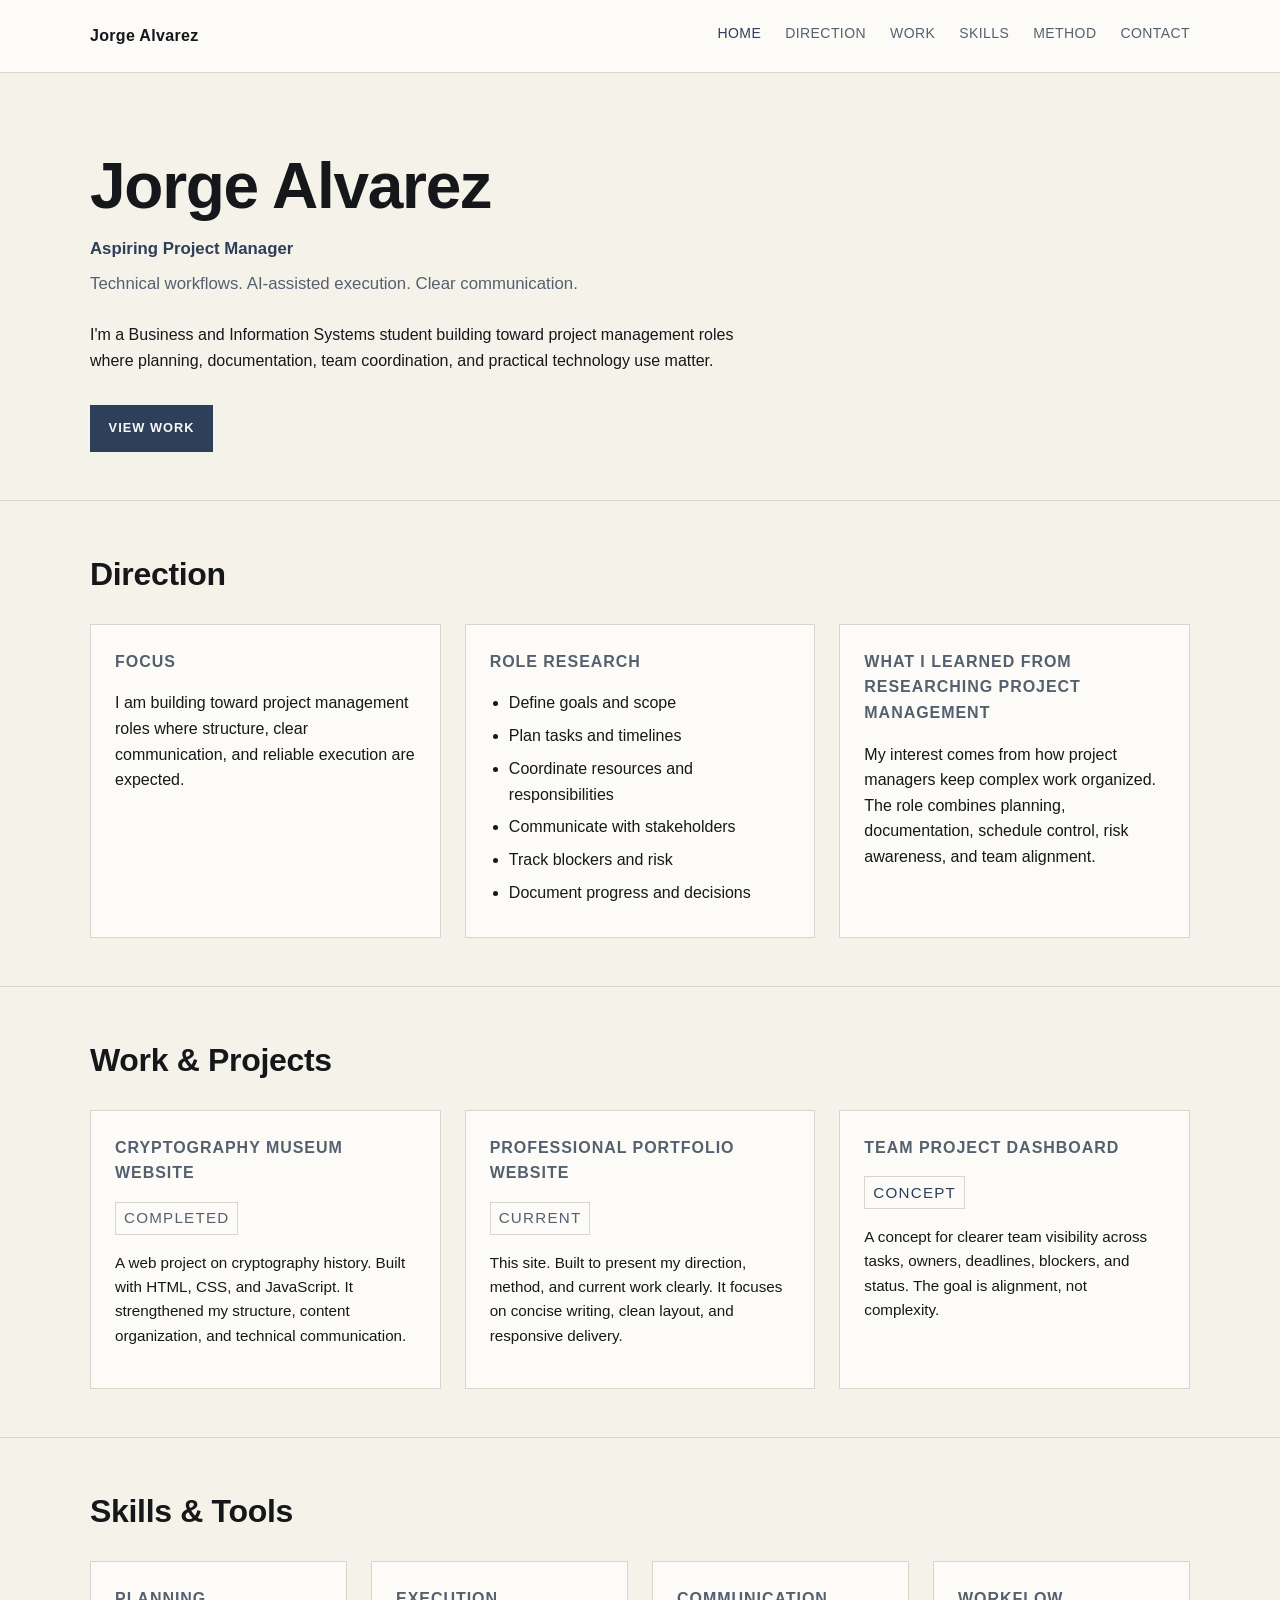
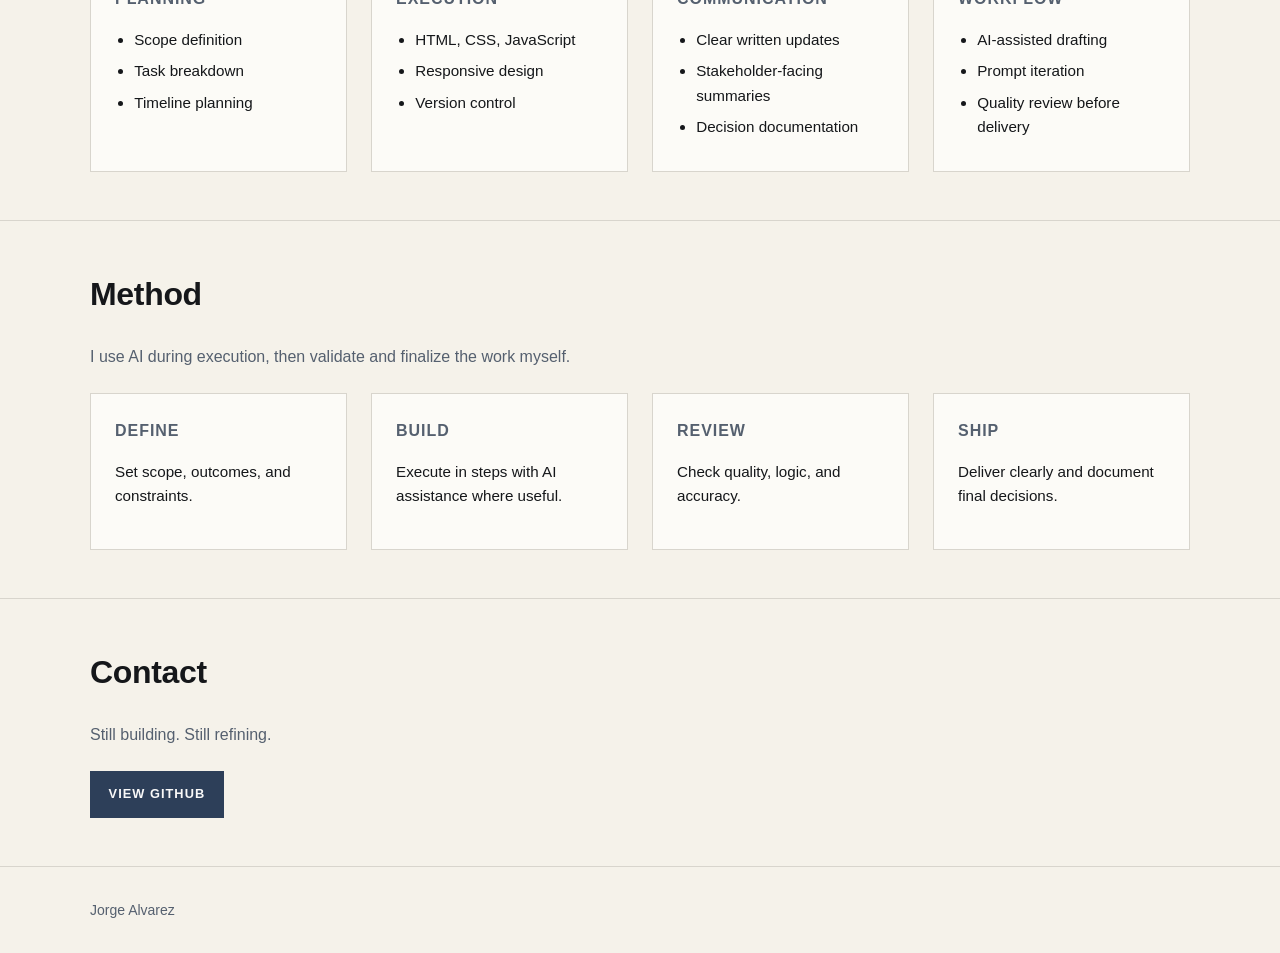
==== commit 0fb38efc: "Redesign portfolio with minimal professional style" ====
--- a/index.html
+++ b/index.html
@@ -3,12 +3,11 @@
 <head>
     <meta charset="UTF-8">
     <meta name="viewport" content="width=device-width, initial-scale=1.0">
-    <meta name="description" content="Jorge Alvarez - Portfolio. Aspiring Project Manager for Technical and AI-Assisted Workflows.">
+    <meta name="description" content="Jorge Alvarez - Aspiring Project Manager portfolio.">
     <title>Jorge Alvarez - Portfolio</title>
     <link rel="stylesheet" href="styles.css">
 </head>
 <body>
-    <!-- Navigation -->
     <nav class="navbar">
         <div class="container">
             <div class="nav-brand">Jorge Alvarez</div>
@@ -17,269 +16,164 @@
                 <li><a href="#direction">Direction</a></li>
                 <li><a href="#work">Work</a></li>
                 <li><a href="#skills">Skills</a></li>
-                <li><a href="#process">Process</a></li>
+                <li><a href="#method">Method</a></li>
                 <li><a href="#contact">Contact</a></li>
             </ul>
         </div>
     </nav>
 
-    <!-- Hero Section -->
     <section id="hero" class="hero">
         <div class="container">
             <div class="hero-content">
                 <h1>Jorge Alvarez</h1>
-                <p class="hero-subtitle">Building toward project management at the intersection of business, technology, and AI-assisted workflows.</p>
+                <p class="hero-role">Aspiring Project Manager</p>
+                <p class="hero-subtitle">Technical workflows. AI-assisted execution. Clear communication.</p>
+                <p class="hero-body">I'm a Business and Information Systems student building toward project management roles where planning, documentation, team coordination, and practical technology use matter.</p>
                 <div class="hero-cta">
                     <a href="#work" class="btn btn-primary">View Work</a>
-                    <a href="#contact" class="btn btn-secondary">Get in Touch</a>
                 </div>
             </div>
         </div>
     </section>
 
-    <!-- Professional Direction Section -->
     <section id="direction" class="section">
         <div class="container">
-            <h2>Professional Direction</h2>
+            <h2>Direction</h2>
             <div class="direction-grid">
                 <div class="card">
-                    <h3>What I'm Building Toward</h3>
-                    <p>I'm developing my skills in project management with a focus on technical workflows and AI-assisted processes. I'm interested in roles that combine business strategy, technical understanding, and modern AI tools to improve how teams work and communicate.</p>
+                    <h3>Focus</h3>
+                    <p>I am building toward project management roles where structure, clear communication, and reliable execution are expected.</p>
                 </div>
                 <div class="card">
-                    <h3>My Focus</h3>
+                    <h3>Role Research</h3>
                     <ul>
-                        <li>Learning project planning and execution</li>
-                        <li>Developing technical communication skills</li>
-                        <li>Exploring AI-assisted workflow design</li>
-                        <li>Understanding team organization and coordination</li>
-                        <li>Practicing requirements gathering and analysis</li>
+                        <li>Define goals and scope</li>
+                        <li>Plan tasks and timelines</li>
+                        <li>Coordinate resources and responsibilities</li>
+                        <li>Communicate with stakeholders</li>
+                        <li>Track blockers and risk</li>
+                        <li>Document progress and decisions</li>
                     </ul>
                 </div>
                 <div class="card">
-                    <h3>Background</h3>
-                    <p>I'm a Business and Information Systems student. Project management is my preferred civilian career direction. I'm gaining practical experience through hands-on projects and learning how to leverage AI tools as part of a serious professional workflow.</p>
+                    <h3>What I Learned from Researching Project Management</h3>
+                    <p>My interest comes from how project managers keep complex work organized. The role combines planning, documentation, schedule control, risk awareness, and team alignment.</p>
                 </div>
-            </div>
-
-            <div class="card">
-                <h3>What I Learned from Researching Project Management</h3>
-                <p>My interest in project management comes from the role's focus on structure, communication, planning, risk awareness, and helping teams finish complex work in an organized way. Through research, I'm learning how project managers help keep people aligned while balancing priorities and uncertainty.</p>
-                <ul>
-                    <li>Defining clear project goals and scope</li>
-                    <li>Planning tasks and timelines</li>
-                    <li>Communicating with stakeholders</li>
-                    <li>Tracking risks and blockers</li>
-                    <li>Coordinating resources and responsibilities</li>
-                    <li>Documenting progress and decisions</li>
-                </ul>
             </div>
         </div>
     </section>
 
-    <!-- Work / Projects Section -->
     <section id="work" class="section alternate">
         <div class="container">
             <h2>Work & Projects</h2>
-            
             <div class="projects">
                 <div class="project-card">
                     <h3>Cryptography Museum Website</h3>
                     <p class="project-status">Completed</p>
-                    <p>A museum-style website exploring historical cryptography methods and their evolution. Built with HTML, CSS, and JavaScript using ChatGPT as a collaborative tool. This project helped me practice web development fundamentals, information architecture for complex topics, structured communication with AI, and translating technical concepts into clear digital experiences.</p>
-                    <div class="project-meta">
-                        <span class="tag">Web Development</span>
-                        <span class="tag">HTML/CSS/JS</span>
-                        <span class="tag">AI Collaboration</span>
-                    </div>
+                    <p>A web project on cryptography history. Built with HTML, CSS, and JavaScript. It strengthened my structure, content organization, and technical communication.</p>
                 </div>
 
                 <div class="project-card">
                     <h3>Professional Portfolio Website</h3>
                     <p class="project-status">Current</p>
-                    <p>This site. My second serious web project, built to explore my professional direction in project management. I'm practicing information architecture, responsive design without frameworks, clear communication, and honest positioning. This project is helping me learn how to balance design clarity with authentic content and transparent use of AI tools.</p>
-                    <div class="project-meta">
-                        <span class="tag">Web Development</span>
-                        <span class="tag">HTML/CSS/JS</span>
-                        <span class="tag">Portfolio</span>
-                    </div>
-                </div>
-
-                <div class="project-card concept">
-                    <h3>AI Study Planner</h3>
-                    <p class="project-status">Concept</p>
-                    <p>A workflow concept for students: structured organization of study sessions with goal tracking and AI-assisted content review. Building this would help me practice workflow design, requirements gathering, and understanding how to integrate AI meaningfully into learning processes. It explores the question: how can better structure and AI assistance improve student productivity?</p>
-                    <div class="project-meta">
-                        <span class="tag">Concept</span>
-                        <span class="tag">Workflow Design</span>
-                        <span class="tag">AI Integration</span>
-                    </div>
-                </div>
-
-                <div class="project-card concept">
-                    <h3>Small Business Intake System</h3>
-                    <p class="project-status">Concept</p>
-                    <p>A project concept for small business operations: a structured intake workflow to systematically gather client information, requirements, and project scope. Building this would help me practice project initiation, data organization, and understanding how better processes can reduce confusion and miscommunication at project start. It explores: how can clear workflows improve client-business alignment?</p>
-                    <div class="project-meta">
-                        <span class="tag">Concept</span>
-                        <span class="tag">Project Management</span>
-                        <span class="tag">Business Process</span>
-                    </div>
+                    <p>This site. Built to present my direction, method, and current work clearly. It focuses on concise writing, clean layout, and responsive delivery.</p>
                 </div>
 
                 <div class="project-card concept">
                     <h3>Team Project Dashboard</h3>
                     <p class="project-status">Concept</p>
-                    <p>A project concept for team coordination: a dashboard to visualize project status, tasks, timelines, and team progress. Building this would help me practice information architecture, communication design, and project visibility. It explores: how can centralized, well-structured information reduce miscommunication and keep teams aligned?</p>
-                    <div class="project-meta">
-                        <span class="tag">Concept</span>
-                        <span class="tag">Team Collaboration</span>
-                        <span class="tag">Project Visualization</span>
+                    <p>A concept for clearer team visibility across tasks, owners, deadlines, blockers, and status. The goal is alignment, not complexity.</p>
+                </div>
+            </div>
+        </div>
+    </section>
+
+    <section id="skills" class="section">
+        <div class="container">
+            <h2>Skills & Tools</h2>
+            <div class="skills-grid">
+                <div class="skill-category">
+                    <h3>Planning</h3>
+                    <ul>
+                        <li>Scope definition</li>
+                        <li>Task breakdown</li>
+                        <li>Timeline planning</li>
+                    </ul>
+                </div>
+
+                <div class="skill-category">
+                    <h3>Execution</h3>
+                    <ul>
+                        <li>HTML, CSS, JavaScript</li>
+                        <li>Responsive design</li>
+                        <li>Version control</li>
+                    </ul>
+                </div>
+
+                <div class="skill-category">
+                    <h3>Communication</h3>
+                    <ul>
+                        <li>Clear written updates</li>
+                        <li>Stakeholder-facing summaries</li>
+                        <li>Decision documentation</li>
+                    </ul>
+                </div>
+
+                <div class="skill-category">
+                    <h3>Workflow</h3>
+                    <ul>
+                        <li>AI-assisted drafting</li>
+                        <li>Prompt iteration</li>
+                        <li>Quality review before delivery</li>
+                    </ul>
+                </div>
+            </div>
+        </div>
+    </section>
+
+    <section id="method" class="section alternate">
+        <div class="container">
+            <h2>Method</h2>
+            <p class="section-intro">I use AI during execution, then validate and finalize the work myself.</p>
+            <div class="method-container">
+                <div class="process-steps">
+                    <div class="step">
+                        <h3>Define</h3>
+                        <p>Set scope, outcomes, and constraints.</p>
+                    </div>
+
+                    <div class="step">
+                        <h3>Build</h3>
+                        <p>Execute in steps with AI assistance where useful.</p>
+                    </div>
+
+                    <div class="step">
+                        <h3>Review</h3>
+                        <p>Check quality, logic, and accuracy.</p>
+                    </div>
+
+                    <div class="step">
+                        <h3>Ship</h3>
+                        <p>Deliver clearly and document final decisions.</p>
                     </div>
                 </div>
             </div>
         </div>
     </section>
 
-    <!-- Skills & Tools Section -->
-    <section id="skills" class="section">
+    <section id="contact" class="section">
         <div class="container">
-            <h2>Skills & Tools</h2>
-            
-            <div class="skills-grid">
-                <div class="skill-category">
-                    <h3>Project Management</h3>
-                    <ul>
-                        <li>Learning project planning and scoping</li>
-                        <li>Practicing requirements analysis</li>
-                        <li>Developing timeline estimation skills</li>
-                        <li>Building documentation practices</li>
-                        <li>Understanding team coordination</li>
-                    </ul>
-                </div>
-
-                <div class="skill-category">
-                    <h3>Technical Skills</h3>
-                    <ul>
-                        <li>HTML, CSS, JavaScript</li>
-                        <li>Web development fundamentals</li>
-                        <li>Responsive design</li>
-                        <li>Version control basics</li>
-                        <li>Technical communication</li>
-                    </ul>
-                </div>
-
-                <div class="skill-category">
-                    <h3>Communication</h3>
-                    <ul>
-                        <li>Practicing clear writing</li>
-                        <li>Developing presentation skills</li>
-                        <li>Learning stakeholder communication</li>
-                        <li>Building documentation habits</li>
-                        <li>Improving active listening</li>
-                    </ul>
-                </div>
-
-                <div class="skill-category">
-                    <h3>AI Tools & Workflow</h3>
-                    <ul>
-                        <li>ChatGPT for code collaboration</li>
-                        <li>AI-assisted brainstorming</li>
-                        <li>Prompt engineering basics</li>
-                        <li>Understanding AI limitations</li>
-                        <li>Integrating AI into workflows</li>
-                    </ul>
-                </div>
-
-                <div class="skill-category">
-                    <h3>Business Skills</h3>
-                    <ul>
-                        <li>Learning business fundamentals</li>
-                        <li>Practicing process analysis</li>
-                        <li>Developing problem-solving approaches</li>
-                        <li>Building organizational thinking</li>
-                        <li>Committing to continuous learning</li>
-                    </ul>
-                </div>
-
-                <div class="skill-category">
-                    <h3>Currently Developing</h3>
-                    <ul>
-                        <li>Advanced project management</li>
-                        <li>Team leadership</li>
-                        <li>Data analysis</li>
-                        <li>Advanced AI integration</li>
-                        <li>Strategic thinking</li>
-                    </ul>
-                </div>
+            <h2>Contact</h2>
+            <p class="section-intro">Still building. Still refining.</p>
+            <div class="contact-container">
+                <a href="https://github.com/jdalvarez69" class="btn btn-primary btn-large" target="_blank" rel="noopener noreferrer">View GitHub</a>
             </div>
         </div>
     </section>
 
-    <!-- AI-Assisted Process Section -->
-    <section id="process" class="section alternate">
-        <div class="container">
-            <h2>AI-Assisted Workflow</h2>
-            
-            <div class="process-container">
-                <p class="section-intro">I use AI tools like ChatGPT as collaborative partners in my workflow, not as replacements for thinking. Here's how:</p>
-                
-                <div class="process-steps">
-                    <div class="step">
-                        <div class="step-number">1</div>
-                        <h3>Plan & Define</h3>
-                        <p>I start with clear requirements, questions, and goals. I write detailed prompts that reflect actual thinking, not vague requests.</p>
-                    </div>
-
-                    <div class="step">
-                        <div class="step-number">2</div>
-                        <h3>Collaborate</h3>
-                        <p>I treat AI as a thinking partner. I review outputs critically, ask follow-up questions, challenge assumptions, and iterate.</p>
-                    </div>
-
-                    <div class="step">
-                        <div class="step-number">3</div>
-                        <h3>Adapt & Improve</h3>
-                        <p>I take AI suggestions and make them my own. I modify, refine, and personalize the work to match my vision and voice.</p>
-                    </div>
-
-                    <div class="step">
-                        <div class="step-number">4</div>
-                        <h3>Verify & Own</h3>
-                        <p>I take full responsibility for the final output. I check accuracy, test functionality, and ensure quality before shipping.</p>
-                    </div>
-                </div>
-
-                <div class="process-note">
-                    <p><strong>Why this matters:</strong> Using AI well is a professional skill. It's about combining human judgment, critical thinking, and AI capabilities to work better. I'm not hiding AI use—I'm showing that I understand how to use it responsibly as part of serious work.</p>
-                </div>
-            </div>
-        </div>
-    </section>
-
-    <!-- Contact Section -->
-    <section id="contact" class="section">
-        <div class="container">
-            <h2>Get in Touch</h2>
-            <p class="section-intro">I'm continuing to build my portfolio and develop project management, web, and AI-assisted workflow skills.</p>
-            
-            <div class="contact-container">
-                <a href="https://github.com/jdalvarez69" class="btn btn-primary btn-large" target="_blank" rel="noopener noreferrer">View GitHub</a>
-            </div>
-
-            <div class="contact-links">
-                <p>You can also find me on:</p>
-                <ul>
-                    <li><a href="https://github.com/jdalvarez69" target="_blank" rel="noopener noreferrer">GitHub</a></li>
-                </ul>
-            </div>
-        </div>
-    </section>
-
-    <!-- Footer -->
     <footer class="footer">
         <div class="container">
-            <p>&copy; 2026 Jorge Alvarez. Built with HTML, CSS, and JavaScript.</p>
+            <p>Jorge Alvarez</p>
         </div>
     </footer>
 
--- a/styles.css
+++ b/styles.css
@@ -1,7 +1,3 @@
-/* ===========================
-   CSS Reset & Base Styles
-   =========================== */
-
 * {
     margin: 0;
     padding: 0;
@@ -9,40 +5,24 @@
 }
 
 :root {
-    /* Colors */
-    --color-bg: #fafafa;
-    --color-bg-alt: #ffffff;
-    --color-text: #1a1a1a;
-    --color-text-light: #666666;
-    --color-text-lighter: #999999;
-    --color-accent: #0066cc;
-    --color-accent-dark: #0052a3;
-    --color-border: #e0e0e0;
-    --color-card-bg: #ffffff;
-    --color-card-border: #f0f0f0;
-    
-    /* Typography */
-    --font-family-sans: -apple-system, BlinkMacSystemFont, 'Segoe UI', system-ui, sans-serif;
-    --font-size-base: 16px;
-    --font-size-small: 14px;
-    --font-size-large: 18px;
-    --font-size-h1: 3rem;
-    --font-size-h2: 2rem;
-    --font-size-h3: 1.25rem;
-    --line-height-base: 1.6;
-    --line-height-tight: 1.3;
-    
-    /* Spacing */
-    --spacing-xs: 0.5rem;
-    --spacing-sm: 1rem;
-    --spacing-md: 1.5rem;
-    --spacing-lg: 2rem;
-    --spacing-xl: 3rem;
-    --spacing-2xl: 4rem;
-    
-    /* Transitions */
-    --transition-fast: 150ms ease-in-out;
-    --transition-normal: 250ms ease-in-out;
+    --color-bg: #f5f2ea;
+    --color-surface: #fcfbf7;
+    --color-text: #15171a;
+    --color-muted: #55606f;
+    --color-accent: #2d3f59;
+    --color-border: #d8d5cd;
+    --font-family-sans: "Avenir Next", "Segoe UI", "Helvetica Neue", sans-serif;
+    --size-body: 16px;
+    --size-small: 14px;
+    --size-h1: clamp(2.2rem, 5vw, 4rem);
+    --size-h2: clamp(1.4rem, 2.6vw, 2rem);
+    --size-h3: 1rem;
+    --space-1: 0.5rem;
+    --space-2: 1rem;
+    --space-3: 1.5rem;
+    --space-4: 2rem;
+    --space-5: 3rem;
+    --space-6: 5rem;
 }
 
 html {
@@ -51,557 +31,271 @@
 
 body {
     font-family: var(--font-family-sans);
-    font-size: var(--font-size-base);
-    line-height: var(--line-height-base);
+    font-size: var(--size-body);
+    line-height: 1.6;
     color: var(--color-text);
-    background-color: var(--color-bg);
-}
-
-/* ===========================
-   Typography
-   =========================== */
-
-h1, h2, h3, h4, h5, h6 {
-    line-height: var(--line-height-tight);
-    font-weight: 600;
-    margin-bottom: var(--spacing-md);
-    color: var(--color-text);
-}
-
-h1 {
-    font-size: var(--font-size-h1);
-    font-weight: 700;
-}
-
-h2 {
-    font-size: var(--font-size-h2);
-    margin-bottom: var(--spacing-xl);
-}
-
-h3 {
-    font-size: var(--font-size-h3);
-}
-
-p {
-    margin-bottom: var(--spacing-md);
-    color: var(--color-text);
+    background: var(--color-bg);
 }
 
 a {
-    color: var(--color-accent);
+    color: inherit;
     text-decoration: none;
-    transition: color var(--transition-fast);
-}
-
-a:hover {
-    color: var(--color-accent-dark);
-    text-decoration: underline;
-}
-
-ul, ol {
-    margin-left: var(--spacing-md);
-    margin-bottom: var(--spacing-md);
-}
-
-li {
-    margin-bottom: var(--spacing-xs);
-    color: var(--color-text);
-}
-
-/* ===========================
-   Layout & Container
-   =========================== */
+}
 
 .container {
-    max-width: 1200px;
+    width: min(1100px, 92%);
     margin: 0 auto;
-    padding: 0 var(--spacing-md);
-}
-
-/* ===========================
-   Navigation
-   =========================== */
+}
 
 .navbar {
-    background-color: var(--color-bg-alt);
-    border-bottom: 1px solid var(--color-border);
     position: sticky;
     top: 0;
-    z-index: 100;
-    transition: box-shadow var(--transition-normal);
+    z-index: 40;
+    background: color-mix(in srgb, var(--color-surface) 92%, white 8%);
+    border-bottom: 1px solid var(--color-border);
 }
 
 .navbar .container {
+    min-height: 72px;
     display: flex;
+    align-items: center;
     justify-content: space-between;
-    align-items: center;
-    padding: var(--spacing-md);
+    gap: var(--space-3);
 }
 
 .nav-brand {
-    font-size: 1.25rem;
+    font-size: 1rem;
+    letter-spacing: 0.02em;
     font-weight: 700;
-    color: var(--color-text);
 }
 
 .nav-menu {
+    list-style: none;
     display: flex;
-    list-style: none;
-    gap: var(--spacing-lg);
+    gap: var(--space-3);
 }
 
 .nav-menu a {
-    color: var(--color-text-light);
-    font-size: var(--font-size-small);
+    font-size: var(--size-small);
+    color: var(--color-muted);
+    letter-spacing: 0.03em;
     text-transform: uppercase;
-    letter-spacing: 0.5px;
-    transition: color var(--transition-fast);
-}
-
-.nav-menu a:hover {
+}
+
+.nav-menu a:hover,
+.nav-menu a.active {
     color: var(--color-accent);
-    text-decoration: none;
-}
-
-/* Mobile navigation */
-@media (max-width: 768px) {
-    .nav-menu {
-        flex-direction: column;
-        gap: var(--spacing-sm);
-        font-size: 0.875rem;
-    }
-}
-
-/* ===========================
-   Hero Section
-   =========================== */
+}
 
 .hero {
-    background-color: var(--color-bg-alt);
-    padding: var(--spacing-2xl) var(--spacing-md);
-    text-align: center;
-}
-
-.hero-content h1 {
-    margin-bottom: var(--spacing-md);
+    padding: var(--space-6) 0 var(--space-5);
+    border-bottom: 1px solid var(--color-border);
+}
+
+.hero-content {
+    max-width: 820px;
+}
+
+.hero h1 {
+    font-size: var(--size-h1);
+    line-height: 1.05;
     letter-spacing: -0.02em;
+    margin-bottom: var(--space-2);
+}
+
+.hero-role {
+    font-size: 1.05rem;
+    color: var(--color-accent);
+    font-weight: 600;
+    margin-bottom: var(--space-1);
 }
 
 .hero-subtitle {
-    font-size: var(--font-size-large);
-    color: var(--color-text-light);
-    max-width: 700px;
-    margin: 0 auto var(--spacing-xl);
-    line-height: 1.5;
-}
-
-.hero-cta {
-    display: flex;
-    gap: var(--spacing-md);
-    justify-content: center;
-    flex-wrap: wrap;
-}
-
-/* ===========================
-   Buttons
-   =========================== */
+    font-size: 1.05rem;
+    color: var(--color-muted);
+    margin-bottom: var(--space-3);
+}
+
+.hero-body {
+    max-width: 680px;
+    margin-bottom: var(--space-4);
+}
+
+.section {
+    padding: var(--space-5) 0;
+}
+
+.section.alternate {
+    border-top: 1px solid var(--color-border);
+    border-bottom: 1px solid var(--color-border);
+}
+
+h2 {
+    font-size: var(--size-h2);
+    margin-bottom: var(--space-3);
+    letter-spacing: -0.01em;
+}
+
+h3 {
+    font-size: var(--size-h3);
+    margin-bottom: var(--space-2);
+    text-transform: uppercase;
+    letter-spacing: 0.06em;
+    color: var(--color-muted);
+}
+
+p {
+    margin-bottom: var(--space-2);
+}
+
+ul {
+    margin-left: 1.2rem;
+}
+
+li {
+    margin-bottom: 0.45rem;
+}
+
+.section-intro {
+    max-width: 760px;
+    color: var(--color-muted);
+    margin-bottom: var(--space-3);
+}
+
+.direction-grid,
+.projects,
+.skills-grid,
+.process-steps {
+    display: grid;
+    gap: var(--space-3);
+}
+
+.direction-grid {
+    grid-template-columns: repeat(3, minmax(0, 1fr));
+}
+
+.projects {
+    grid-template-columns: repeat(3, minmax(0, 1fr));
+}
+
+.skills-grid {
+    grid-template-columns: repeat(4, minmax(0, 1fr));
+}
+
+.process-steps {
+    grid-template-columns: repeat(4, minmax(0, 1fr));
+}
+
+.card,
+.project-card,
+.skill-category,
+.step {
+    background: var(--color-surface);
+    border: 1px solid var(--color-border);
+    padding: var(--space-3);
+}
+
+.project-card p,
+.skill-category li,
+.step p {
+    font-size: 0.95rem;
+}
+
+.project-status {
+    display: inline-block;
+    margin-bottom: var(--space-2);
+    padding: 0.2rem 0.5rem;
+    border: 1px solid var(--color-border);
+    font-size: 0.72rem;
+    letter-spacing: 0.08em;
+    text-transform: uppercase;
+    color: var(--color-muted);
+}
+
+.project-card.concept .project-status {
+    color: var(--color-accent);
+}
 
 .btn {
     display: inline-block;
-    padding: var(--spacing-sm) var(--spacing-lg);
-    border-radius: 4px;
-    font-weight: 600;
-    font-size: var(--font-size-small);
+    border: 1px solid var(--color-accent);
+    padding: 0.75rem 1.1rem;
+    font-size: 0.8rem;
+    letter-spacing: 0.08em;
     text-transform: uppercase;
-    letter-spacing: 0.5px;
-    transition: all var(--transition-fast);
-    border: none;
-    cursor: pointer;
-    text-decoration: none;
+    font-weight: 700;
+    transition: background-color 120ms ease, color 120ms ease;
 }
 
 .btn-primary {
-    background-color: var(--color-accent);
-    color: white;
+    background: var(--color-accent);
+    color: #f8f8f8;
 }
 
 .btn-primary:hover {
-    background-color: var(--color-accent-dark);
-    text-decoration: none;
-}
-
-.btn-secondary {
-    background-color: var(--color-bg);
-    color: var(--color-accent);
-    border: 1px solid var(--color-accent);
-}
-
-.btn-secondary:hover {
-    background-color: var(--color-accent);
-    color: white;
-    text-decoration: none;
-}
-
-.btn-large {
-    padding: var(--spacing-md) var(--spacing-xl);
-    font-size: var(--font-size-base);
-}
-
-/* ===========================
-   Sections
-   =========================== */
-
-.section {
-    padding: var(--spacing-2xl) var(--spacing-md);
-    background-color: var(--color-bg-alt);
-}
-
-.section.alternate {
-    background-color: var(--color-bg);
-}
-
-.section h2 {
-    text-align: center;
-}
-
-.section-intro {
-    text-align: center;
-    color: var(--color-text-light);
-    max-width: 600px;
-    margin: 0 auto var(--spacing-xl);
-    font-size: var(--font-size-large);
-}
-
-/* ===========================
-   Cards & Grid
-   =========================== */
-
-.direction-grid {
-    display: grid;
-    grid-template-columns: repeat(auto-fit, minmax(300px, 1fr));
-    gap: var(--spacing-lg);
-    margin-top: var(--spacing-xl);
-}
-
-.card {
-    background-color: var(--color-card-bg);
-    border: 1px solid var(--color-card-border);
-    border-radius: 6px;
-    padding: var(--spacing-lg);
-    transition: all var(--transition-normal);
-}
-
-.card:hover {
-    border-color: var(--color-accent);
-    box-shadow: 0 4px 12px rgba(0, 102, 204, 0.08);
-}
-
-.card h3 {
-    margin-top: 0;
-}
-
-.card ul {
-    margin-left: var(--spacing-md);
-}
-
-/* ===========================
-   Projects Section
-   =========================== */
-
-.projects {
-    display: grid;
-    grid-template-columns: repeat(auto-fit, minmax(320px, 1fr));
-    gap: var(--spacing-lg);
-    margin-top: var(--spacing-xl);
-}
-
-.project-card {
-    background-color: var(--color-card-bg);
-    border: 1px solid var(--color-card-border);
-    border-radius: 6px;
-    padding: var(--spacing-lg);
-    transition: all var(--transition-normal);
-}
-
-.project-card:hover {
-    border-color: var(--color-accent);
-    box-shadow: 0 4px 12px rgba(0, 102, 204, 0.08);
-}
-
-.project-card h3 {
-    margin-top: 0;
-    margin-bottom: var(--spacing-sm);
-}
-
-.project-status {
-    display: inline-block;
-    font-size: var(--font-size-small);
-    font-weight: 600;
-    text-transform: uppercase;
-    letter-spacing: 0.5px;
-    color: var(--color-accent);
-    margin-bottom: var(--spacing-md);
-}
-
-.project-card.concept .project-status {
-    color: var(--color-text-lighter);
-}
-
-.project-meta {
-    display: flex;
-    flex-wrap: wrap;
-    gap: var(--spacing-xs);
-    margin-top: var(--spacing-md);
-}
-
-.tag {
-    display: inline-block;
-    background-color: var(--color-bg);
-    color: var(--color-text-light);
-    padding: 4px 8px;
-    border-radius: 3px;
-    font-size: 0.9rem;
-}
-
-/* ===========================
-   Skills Section
-   =========================== */
-
-.skills-grid {
-    display: grid;
-    grid-template-columns: repeat(auto-fit, minmax(250px, 1fr));
-    gap: var(--spacing-lg);
-    margin-top: var(--spacing-xl);
-}
-
-.skill-category {
-    background-color: var(--color-card-bg);
-    border: 1px solid var(--color-card-border);
-    border-radius: 6px;
-    padding: var(--spacing-lg);
-}
-
-.skill-category h3 {
-    margin-top: 0;
-    margin-bottom: var(--spacing-md);
-}
-
-.skill-category ul {
-    list-style: none;
-    margin-left: 0;
-}
-
-.skill-category li {
-    margin-bottom: var(--spacing-sm);
-    padding-left: var(--spacing-md);
-    position: relative;
-}
-
-.skill-category li:before {
-    content: "→";
-    position: absolute;
-    left: 0;
-    color: var(--color-accent);
-}
-
-/* ===========================
-   Process Section
-   =========================== */
-
-.process-container {
-    margin-top: var(--spacing-xl);
-}
-
-.process-steps {
-    display: grid;
-    grid-template-columns: repeat(auto-fit, minmax(250px, 1fr));
-    gap: var(--spacing-lg);
-    margin: var(--spacing-xl) 0;
-}
-
-.step {
-    background-color: var(--color-card-bg);
-    border: 1px solid var(--color-card-border);
-    border-radius: 6px;
-    padding: var(--spacing-lg);
-    text-align: center;
-}
-
-.step-number {
-    display: inline-block;
-    width: 48px;
-    height: 48px;
-    background-color: var(--color-accent);
-    color: white;
-    border-radius: 50%;
-    line-height: 48px;
-    font-weight: 700;
-    font-size: 1.5rem;
-    margin-bottom: var(--spacing-md);
-}
-
-.step h3 {
-    margin-top: var(--spacing-md);
-}
-
-.process-note {
-    background-color: var(--color-bg);
-    border-left: 3px solid var(--color-accent);
-    padding: var(--spacing-lg);
-    border-radius: 4px;
-    margin-top: var(--spacing-xl);
-}
-
-.process-note p {
-    margin: 0;
-}
-
-/* ===========================
-   Contact Section
-   =========================== */
+    background: #1e3047;
+}
 
 .contact-container {
-    text-align: center;
-    margin: var(--spacing-xl) 0;
-}
-
-.contact-links {
-    text-align: center;
-    margin-top: var(--spacing-xl);
-}
-
-.contact-links ul {
-    list-style: none;
-    margin-left: 0;
-    display: flex;
-    justify-content: center;
-    gap: var(--spacing-lg);
-    flex-wrap: wrap;
-}
-
-.contact-links a {
-    font-weight: 500;
-    transition: color var(--transition-fast);
-}
-
-/* ===========================
-   Footer
-   =========================== */
+    margin-top: var(--space-3);
+}
 
 .footer {
-    background-color: var(--color-text);
-    color: white;
-    text-align: center;
-    padding: var(--spacing-lg) var(--spacing-md);
-    margin-top: var(--spacing-2xl);
+    border-top: 1px solid var(--color-border);
+    padding: var(--space-4) 0;
 }
 
 .footer p {
     margin: 0;
-    color: rgba(255, 255, 255, 0.7);
-    font-size: var(--font-size-small);
-}
-
-/* ===========================
-   Responsive Design
-   =========================== */
-
-@media (max-width: 768px) {
-    :root {
-        --font-size-h1: 2rem;
-        --font-size-h2: 1.5rem;
-        --font-size-h3: 1.1rem;
-        --spacing-2xl: 2rem;
-        --spacing-xl: 1.5rem;
-    }
-
-    .container {
-        padding: 0 var(--spacing-sm);
-    }
-
-    .section {
-        padding: var(--spacing-xl) var(--spacing-sm);
-    }
-
-    .hero {
-        padding: var(--spacing-xl) var(--spacing-sm);
-    }
-
-    .hero-cta {
-        flex-direction: column;
-    }
-
-    .btn {
-        width: 100%;
-        text-align: center;
-    }
-
-    .nav-menu {
-        gap: var(--spacing-sm);
-    }
-
-    .contact-links ul {
-        flex-direction: column;
-        gap: var(--spacing-md);
-    }
-}
-
-@media (max-width: 480px) {
-    :root {
-        --font-size-h1: 1.5rem;
-        --font-size-h2: 1.25rem;
-        --spacing-lg: 1.5rem;
-        --spacing-md: 1rem;
-    }
-
+    color: var(--color-muted);
+    font-size: var(--size-small);
+}
+
+@media (max-width: 980px) {
+    .direction-grid,
+    .projects {
+        grid-template-columns: repeat(2, minmax(0, 1fr));
+    }
+
+    .skills-grid,
+    .process-steps {
+        grid-template-columns: repeat(2, minmax(0, 1fr));
+    }
+}
+
+@media (max-width: 700px) {
     .navbar .container {
         flex-direction: column;
-        gap: var(--spacing-md);
+        align-items: flex-start;
+        padding: 0.9rem 0;
     }
 
     .nav-menu {
         width: 100%;
-        justify-content: center;
-    }
-
-    h2 {
-        margin-bottom: var(--spacing-lg);
+        justify-content: space-between;
+        flex-wrap: wrap;
+        gap: 0.7rem 1rem;
+    }
+
+    .hero {
+        padding-top: 3.4rem;
     }
 
     .direction-grid,
+    .projects,
     .skills-grid,
-    .projects {
-        grid-template-columns: 1fr;
-    }
-
     .process-steps {
         grid-template-columns: 1fr;
     }
-}
-
-/* ===========================
-   Accessibility & Print
-   =========================== */
+
+    .section {
+        padding: 3.2rem 0;
+    }
+}
 
 @media (prefers-reduced-motion: reduce) {
     * {
-        animation-duration: 0.01ms !important;
-        animation-iteration-count: 1 !important;
-        transition-duration: 0.01ms !important;
-    }
-}
-
-@media print {
-    .navbar,
-    .footer {
-        display: none;
-    }
-
-    body {
-        background-color: white;
-    }
-
-    a {
-        text-decoration: underline;
-    }
-}
+        animation: none !important;
+        transition: none !important;
+    }
+}
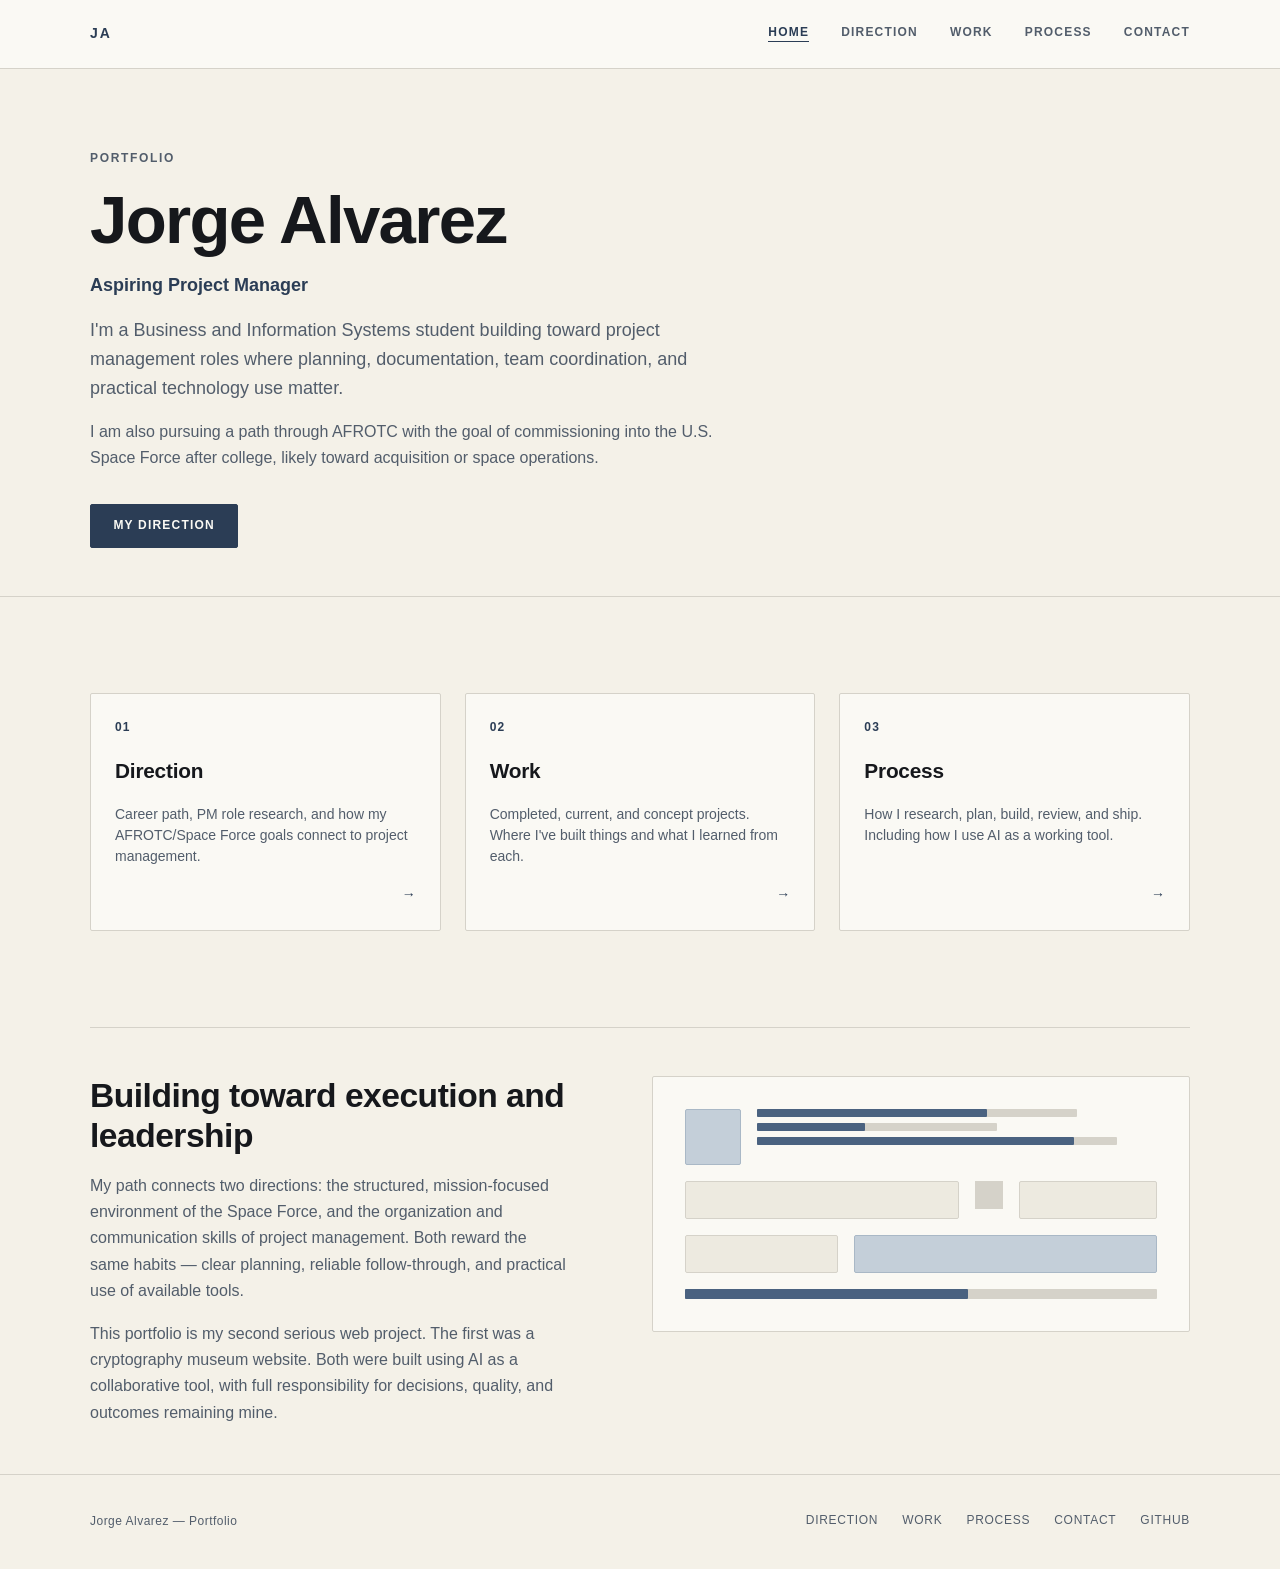
==== commit 1d18a146: "Rebuild portfolio as multi-page site" ====
--- a/index.html
+++ b/index.html
@@ -3,177 +3,118 @@
 <head>
     <meta charset="UTF-8">
     <meta name="viewport" content="width=device-width, initial-scale=1.0">
-    <meta name="description" content="Jorge Alvarez - Aspiring Project Manager portfolio.">
-    <title>Jorge Alvarez - Portfolio</title>
+    <meta name="description" content="Jorge Alvarez — Aspiring Project Manager. Business and Information Systems student building toward project management roles.">
+    <title>Jorge Alvarez</title>
     <link rel="stylesheet" href="styles.css">
 </head>
 <body>
+
     <nav class="navbar">
         <div class="container">
-            <div class="nav-brand">Jorge Alvarez</div>
+            <div class="nav-brand">JA</div>
             <ul class="nav-menu">
-                <li><a href="#hero">Home</a></li>
-                <li><a href="#direction">Direction</a></li>
-                <li><a href="#work">Work</a></li>
-                <li><a href="#skills">Skills</a></li>
-                <li><a href="#method">Method</a></li>
-                <li><a href="#contact">Contact</a></li>
+                <li><a href="index.html">Home</a></li>
+                <li><a href="direction.html">Direction</a></li>
+                <li><a href="work.html">Work</a></li>
+                <li><a href="process.html">Process</a></li>
+                <li><a href="contact.html">Contact</a></li>
             </ul>
         </div>
     </nav>
 
-    <section id="hero" class="hero">
+    <!-- Hero -->
+    <section class="home-hero">
         <div class="container">
-            <div class="hero-content">
-                <h1>Jorge Alvarez</h1>
-                <p class="hero-role">Aspiring Project Manager</p>
-                <p class="hero-subtitle">Technical workflows. AI-assisted execution. Clear communication.</p>
-                <p class="hero-body">I'm a Business and Information Systems student building toward project management roles where planning, documentation, team coordination, and practical technology use matter.</p>
-                <div class="hero-cta">
-                    <a href="#work" class="btn btn-primary">View Work</a>
-                </div>
+            <p class="section-label">Portfolio</p>
+            <h1>Jorge Alvarez</h1>
+            <p class="hero-role">Aspiring Project Manager</p>
+            <p class="hero-body">I'm a Business and Information Systems student building toward project management roles where planning, documentation, team coordination, and practical technology use matter.</p>
+            <p class="hero-path">I am also pursuing a path through AFROTC with the goal of commissioning into the U.S. Space Force after college, likely toward acquisition or space operations.</p>
+            <div>
+                <a href="direction.html" class="btn btn-primary">My Direction</a>
             </div>
         </div>
     </section>
 
-    <section id="direction" class="section">
+    <!-- Nav cards -->
+    <section class="section">
         <div class="container">
-            <h2>Direction</h2>
-            <div class="direction-grid">
-                <div class="card">
-                    <h3>Focus</h3>
-                    <p>I am building toward project management roles where structure, clear communication, and reliable execution are expected.</p>
-                </div>
-                <div class="card">
-                    <h3>Role Research</h3>
-                    <ul>
-                        <li>Define goals and scope</li>
-                        <li>Plan tasks and timelines</li>
-                        <li>Coordinate resources and responsibilities</li>
-                        <li>Communicate with stakeholders</li>
-                        <li>Track blockers and risk</li>
-                        <li>Document progress and decisions</li>
-                    </ul>
-                </div>
-                <div class="card">
-                    <h3>What I Learned from Researching Project Management</h3>
-                    <p>My interest comes from how project managers keep complex work organized. The role combines planning, documentation, schedule control, risk awareness, and team alignment.</p>
-                </div>
+            <div class="home-nav-cards">
+
+                <a href="direction.html" class="home-nav-card">
+                    <span class="hnc-label">01</span>
+                    <span class="hnc-title">Direction</span>
+                    <span class="hnc-desc">Career path, PM role research, and how my AFROTC/Space Force goals connect to project management.</span>
+                    <span class="hnc-arrow">→</span>
+                </a>
+
+                <a href="work.html" class="home-nav-card">
+                    <span class="hnc-label">02</span>
+                    <span class="hnc-title">Work</span>
+                    <span class="hnc-desc">Completed, current, and concept projects. Where I've built things and what I learned from each.</span>
+                    <span class="hnc-arrow">→</span>
+                </a>
+
+                <a href="process.html" class="home-nav-card">
+                    <span class="hnc-label">03</span>
+                    <span class="hnc-title">Process</span>
+                    <span class="hnc-desc">How I research, plan, build, review, and ship. Including how I use AI as a working tool.</span>
+                    <span class="hnc-arrow">→</span>
+                </a>
+
             </div>
         </div>
     </section>
 
-    <section id="work" class="section alternate">
+    <!-- Visual + about row -->
+    <section class="section">
         <div class="container">
-            <h2>Work & Projects</h2>
-            <div class="projects">
-                <div class="project-card">
-                    <h3>Cryptography Museum Website</h3>
-                    <p class="project-status">Completed</p>
-                    <p>A web project on cryptography history. Built with HTML, CSS, and JavaScript. It strengthened my structure, content organization, and technical communication.</p>
+            <hr class="section-rule" style="margin-top:0;">
+            <div class="home-visual-row">
+                <div class="hvr-text">
+                    <h2>Building toward execution and leadership</h2>
+                    <p>My path connects two directions: the structured, mission-focused environment of the Space Force, and the organization and communication skills of project management. Both reward the same habits — clear planning, reliable follow-through, and practical use of available tools.</p>
+                    <p>This portfolio is my second serious web project. The first was a cryptography museum website. Both were built using AI as a collaborative tool, with full responsibility for decisions, quality, and outcomes remaining mine.</p>
                 </div>
-
-                <div class="project-card">
-                    <h3>Professional Portfolio Website</h3>
-                    <p class="project-status">Current</p>
-                    <p>This site. Built to present my direction, method, and current work clearly. It focuses on concise writing, clean layout, and responsive delivery.</p>
-                </div>
-
-                <div class="project-card concept">
-                    <h3>Team Project Dashboard</h3>
-                    <p class="project-status">Concept</p>
-                    <p>A concept for clearer team visibility across tasks, owners, deadlines, blockers, and status. The goal is alignment, not complexity.</p>
-                </div>
-            </div>
-        </div>
-    </section>
-
-    <section id="skills" class="section">
-        <div class="container">
-            <h2>Skills & Tools</h2>
-            <div class="skills-grid">
-                <div class="skill-category">
-                    <h3>Planning</h3>
-                    <ul>
-                        <li>Scope definition</li>
-                        <li>Task breakdown</li>
-                        <li>Timeline planning</li>
-                    </ul>
-                </div>
-
-                <div class="skill-category">
-                    <h3>Execution</h3>
-                    <ul>
-                        <li>HTML, CSS, JavaScript</li>
-                        <li>Responsive design</li>
-                        <li>Version control</li>
-                    </ul>
-                </div>
-
-                <div class="skill-category">
-                    <h3>Communication</h3>
-                    <ul>
-                        <li>Clear written updates</li>
-                        <li>Stakeholder-facing summaries</li>
-                        <li>Decision documentation</li>
-                    </ul>
-                </div>
-
-                <div class="skill-category">
-                    <h3>Workflow</h3>
-                    <ul>
-                        <li>AI-assisted drafting</li>
-                        <li>Prompt iteration</li>
-                        <li>Quality review before delivery</li>
-                    </ul>
-                </div>
-            </div>
-        </div>
-    </section>
-
-    <section id="method" class="section alternate">
-        <div class="container">
-            <h2>Method</h2>
-            <p class="section-intro">I use AI during execution, then validate and finalize the work myself.</p>
-            <div class="method-container">
-                <div class="process-steps">
-                    <div class="step">
-                        <h3>Define</h3>
-                        <p>Set scope, outcomes, and constraints.</p>
-                    </div>
-
-                    <div class="step">
-                        <h3>Build</h3>
-                        <p>Execute in steps with AI assistance where useful.</p>
-                    </div>
-
-                    <div class="step">
-                        <h3>Review</h3>
-                        <p>Check quality, logic, and accuracy.</p>
-                    </div>
-
-                    <div class="step">
-                        <h3>Ship</h3>
-                        <p>Deliver clearly and document final decisions.</p>
+                <!-- Abstract visual panel suggesting planning/structure -->
+                <div class="visual-panel">
+                    <div class="visual-panel-inner">
+                        <div class="vp-row">
+                            <div class="vp-block vp-block-accent" style="flex:0 0 56px; height:56px;"></div>
+                            <div style="flex:1; display:flex; flex-direction:column; gap:6px;">
+                                <div class="vp-bar" style="width:80%;"><div class="vp-bar-fill" style="width:72%;"></div></div>
+                                <div class="vp-bar" style="width:60%;"><div class="vp-bar-fill" style="width:45%;"></div></div>
+                                <div class="vp-bar" style="width:90%;"><div class="vp-bar-fill" style="width:88%;"></div></div>
+                            </div>
+                        </div>
+                        <div class="vp-row">
+                            <div class="vp-block" style="flex:2;"></div>
+                            <div class="vp-block-sm"></div>
+                            <div class="vp-block" style="flex:1;"></div>
+                        </div>
+                        <div class="vp-row">
+                            <div class="vp-block" style="flex:1;"></div>
+                            <div class="vp-block vp-block-accent" style="flex:2;"></div>
+                        </div>
+                        <div class="vp-row">
+                            <div class="vp-bar" style="width:100%; height:10px;"><div class="vp-bar-fill" style="width:60%;"></div></div>
+                        </div>
                     </div>
                 </div>
             </div>
         </div>
     </section>
 
-    <section id="contact" class="section">
-        <div class="container">
-            <h2>Contact</h2>
-            <p class="section-intro">Still building. Still refining.</p>
-            <div class="contact-container">
-                <a href="https://github.com/jdalvarez69" class="btn btn-primary btn-large" target="_blank" rel="noopener noreferrer">View GitHub</a>
-            </div>
-        </div>
-    </section>
-
     <footer class="footer">
         <div class="container">
-            <p>Jorge Alvarez</p>
+            <p>Jorge Alvarez — Portfolio</p>
+            <ul class="footer-links">
+                <li><a href="direction.html">Direction</a></li>
+                <li><a href="work.html">Work</a></li>
+                <li><a href="process.html">Process</a></li>
+                <li><a href="contact.html">Contact</a></li>
+                <li><a href="https://github.com/jdalvarez69" target="_blank" rel="noopener noreferrer">GitHub</a></li>
+            </ul>
         </div>
     </footer>
 
--- a/styles.css
+++ b/styles.css
@@ -1,38 +1,55 @@
-* {
+/* =============================================
+   SHARED STYLES — Jorge Alvarez Portfolio
+   Used by: index.html, direction.html,
+            work.html, process.html, contact.html
+   ============================================= */
+
+/* ----- Reset ----- */
+*, *::before, *::after {
     margin: 0;
     padding: 0;
     box-sizing: border-box;
 }
 
+/* ----- Design Tokens ----- */
 :root {
-    --color-bg: #f5f2ea;
-    --color-surface: #fcfbf7;
-    --color-text: #15171a;
-    --color-muted: #55606f;
-    --color-accent: #2d3f59;
-    --color-border: #d8d5cd;
-    --font-family-sans: "Avenir Next", "Segoe UI", "Helvetica Neue", sans-serif;
-    --size-body: 16px;
-    --size-small: 14px;
-    --size-h1: clamp(2.2rem, 5vw, 4rem);
-    --size-h2: clamp(1.4rem, 2.6vw, 2rem);
-    --size-h3: 1rem;
-    --space-1: 0.5rem;
-    --space-2: 1rem;
-    --space-3: 1.5rem;
-    --space-4: 2rem;
-    --space-5: 3rem;
-    --space-6: 5rem;
-}
-
-html {
-    scroll-behavior: smooth;
-}
+    --color-bg:        #f4f1e8;
+    --color-surface:   #faf9f4;
+    --color-text:      #16181c;
+    --color-muted:     #525d6b;
+    --color-accent:    #2b3d55;
+    --color-accent2:   #4a6280;
+    --color-border:    #d5d2c9;
+    --color-tag-bg:    #edeae0;
+
+    --font-sans: "Avenir Next", "Segoe UI", "Helvetica Neue", Arial, sans-serif;
+
+    --text-xs:   0.75rem;
+    --text-sm:   0.875rem;
+    --text-base: 1rem;
+    --text-lg:   1.125rem;
+    --text-xl:   1.3rem;
+    --text-h2:   clamp(1.5rem, 2.8vw, 2.1rem);
+    --text-h1:   clamp(2.4rem, 5.5vw, 4.2rem);
+
+    --sp-1: 0.5rem;
+    --sp-2: 1rem;
+    --sp-3: 1.5rem;
+    --sp-4: 2rem;
+    --sp-5: 3rem;
+    --sp-6: 5rem;
+
+    --radius: 2px;
+    --transition: 140ms ease;
+}
+
+/* ----- Base ----- */
+html { scroll-behavior: smooth; }
 
 body {
-    font-family: var(--font-family-sans);
-    font-size: var(--size-body);
-    line-height: 1.6;
+    font-family: var(--font-sans);
+    font-size: var(--text-base);
+    line-height: 1.65;
     color: var(--color-text);
     background: var(--color-bg);
 }
@@ -42,260 +59,852 @@
     text-decoration: none;
 }
 
+img {
+    display: block;
+    max-width: 100%;
+}
+
+/* ----- Layout ----- */
 .container {
     width: min(1100px, 92%);
     margin: 0 auto;
 }
 
+/* ----- Navigation ----- */
 .navbar {
     position: sticky;
     top: 0;
     z-index: 40;
-    background: color-mix(in srgb, var(--color-surface) 92%, white 8%);
+    background: var(--color-surface);
     border-bottom: 1px solid var(--color-border);
+    transition: border-color var(--transition);
+}
+
+.navbar.scrolled {
+    border-bottom-color: #b8b5ac;
 }
 
 .navbar .container {
-    min-height: 72px;
+    min-height: 68px;
     display: flex;
     align-items: center;
     justify-content: space-between;
-    gap: var(--space-3);
+    gap: var(--sp-3);
 }
 
 .nav-brand {
-    font-size: 1rem;
-    letter-spacing: 0.02em;
-    font-weight: 700;
+    font-size: var(--text-sm);
+    font-weight: 800;
+    letter-spacing: 0.14em;
+    text-transform: uppercase;
+    color: var(--color-accent);
+    flex-shrink: 0;
 }
 
 .nav-menu {
     list-style: none;
     display: flex;
-    gap: var(--space-3);
+    gap: var(--sp-4);
 }
 
 .nav-menu a {
-    font-size: var(--size-small);
-    color: var(--color-muted);
-    letter-spacing: 0.03em;
+    font-size: var(--text-xs);
+    font-weight: 600;
+    letter-spacing: 0.1em;
     text-transform: uppercase;
-}
-
-.nav-menu a:hover,
+    color: var(--color-muted);
+    transition: color var(--transition);
+    padding-bottom: 2px;
+    border-bottom: 1px solid transparent;
+}
+
+.nav-menu a:hover {
+    color: var(--color-text);
+}
+
 .nav-menu a.active {
     color: var(--color-accent);
-}
-
-.hero {
-    padding: var(--space-6) 0 var(--space-5);
-    border-bottom: 1px solid var(--color-border);
-}
-
-.hero-content {
-    max-width: 820px;
-}
-
-.hero h1 {
-    font-size: var(--size-h1);
-    line-height: 1.05;
-    letter-spacing: -0.02em;
-    margin-bottom: var(--space-2);
-}
-
-.hero-role {
-    font-size: 1.05rem;
-    color: var(--color-accent);
-    font-weight: 600;
-    margin-bottom: var(--space-1);
-}
-
-.hero-subtitle {
-    font-size: 1.05rem;
-    color: var(--color-muted);
-    margin-bottom: var(--space-3);
-}
-
-.hero-body {
-    max-width: 680px;
-    margin-bottom: var(--space-4);
-}
-
-.section {
-    padding: var(--space-5) 0;
-}
-
-.section.alternate {
-    border-top: 1px solid var(--color-border);
-    border-bottom: 1px solid var(--color-border);
+    border-bottom-color: var(--color-accent);
+}
+
+/* ----- Typography ----- */
+h1 {
+    font-size: var(--text-h1);
+    line-height: 1.04;
+    letter-spacing: -0.025em;
+    font-weight: 700;
 }
 
 h2 {
-    font-size: var(--size-h2);
-    margin-bottom: var(--space-3);
-    letter-spacing: -0.01em;
+    font-size: var(--text-h2);
+    line-height: 1.2;
+    letter-spacing: -0.015em;
+    font-weight: 700;
+    margin-bottom: var(--sp-3);
 }
 
 h3 {
-    font-size: var(--size-h3);
-    margin-bottom: var(--space-2);
-    text-transform: uppercase;
-    letter-spacing: 0.06em;
-    color: var(--color-muted);
-}
-
-p {
-    margin-bottom: var(--space-2);
-}
-
-ul {
-    margin-left: 1.2rem;
-}
-
-li {
-    margin-bottom: 0.45rem;
-}
-
-.section-intro {
-    max-width: 760px;
-    color: var(--color-muted);
-    margin-bottom: var(--space-3);
-}
-
-.direction-grid,
-.projects,
-.skills-grid,
-.process-steps {
-    display: grid;
-    gap: var(--space-3);
-}
-
-.direction-grid {
-    grid-template-columns: repeat(3, minmax(0, 1fr));
-}
-
-.projects {
-    grid-template-columns: repeat(3, minmax(0, 1fr));
-}
-
-.skills-grid {
-    grid-template-columns: repeat(4, minmax(0, 1fr));
-}
-
-.process-steps {
-    grid-template-columns: repeat(4, minmax(0, 1fr));
-}
-
-.card,
-.project-card,
-.skill-category,
-.step {
-    background: var(--color-surface);
-    border: 1px solid var(--color-border);
-    padding: var(--space-3);
-}
-
-.project-card p,
-.skill-category li,
-.step p {
-    font-size: 0.95rem;
-}
-
-.project-status {
-    display: inline-block;
-    margin-bottom: var(--space-2);
-    padding: 0.2rem 0.5rem;
-    border: 1px solid var(--color-border);
-    font-size: 0.72rem;
+    font-size: var(--text-sm);
+    font-weight: 700;
     letter-spacing: 0.08em;
     text-transform: uppercase;
     color: var(--color-muted);
-}
-
-.project-card.concept .project-status {
-    color: var(--color-accent);
-}
-
+    margin-bottom: var(--sp-2);
+}
+
+p { margin-bottom: var(--sp-2); }
+p:last-child { margin-bottom: 0; }
+
+ul { padding-left: 1.1rem; }
+li { margin-bottom: 0.4rem; line-height: 1.5; }
+
+/* ----- Sections ----- */
+.section { padding: var(--sp-5) 0; }
+
+.section-label {
+    font-size: var(--text-xs);
+    font-weight: 700;
+    letter-spacing: 0.14em;
+    text-transform: uppercase;
+    color: var(--color-muted);
+    margin-bottom: var(--sp-2);
+}
+
+.section-rule {
+    border: none;
+    border-top: 1px solid var(--color-border);
+    margin: var(--sp-5) 0;
+}
+
+.section-intro {
+    max-width: 680px;
+    color: var(--color-muted);
+    font-size: var(--text-lg);
+    margin-bottom: var(--sp-4);
+}
+
+/* ----- Buttons ----- */
 .btn {
     display: inline-block;
     border: 1px solid var(--color-accent);
-    padding: 0.75rem 1.1rem;
-    font-size: 0.8rem;
-    letter-spacing: 0.08em;
+    padding: 0.7rem 1.4rem;
+    font-size: var(--text-xs);
+    font-weight: 700;
+    letter-spacing: 0.1em;
     text-transform: uppercase;
-    font-weight: 700;
-    transition: background-color 120ms ease, color 120ms ease;
+    transition: background var(--transition), color var(--transition);
+    border-radius: var(--radius);
+    cursor: pointer;
 }
 
 .btn-primary {
     background: var(--color-accent);
-    color: #f8f8f8;
+    color: #faf9f4;
 }
 
 .btn-primary:hover {
-    background: #1e3047;
-}
-
-.contact-container {
-    margin-top: var(--space-3);
-}
-
+    background: #1d2d42;
+}
+
+.btn-outline {
+    background: transparent;
+    color: var(--color-accent);
+}
+
+.btn-outline:hover {
+    background: var(--color-accent);
+    color: #faf9f4;
+}
+
+/* ----- Tags ----- */
+.tag {
+    display: inline-block;
+    background: var(--color-tag-bg);
+    border: 1px solid var(--color-border);
+    padding: 0.2rem 0.6rem;
+    font-size: var(--text-xs);
+    letter-spacing: 0.06em;
+    color: var(--color-muted);
+    border-radius: var(--radius);
+}
+
+/* ----- Status label ----- */
+.status {
+    display: inline-block;
+    font-size: var(--text-xs);
+    font-weight: 700;
+    letter-spacing: 0.1em;
+    text-transform: uppercase;
+    padding: 0.2rem 0.55rem;
+    border-radius: var(--radius);
+}
+
+.status-completed {
+    background: #e5f0e5;
+    color: #2f6030;
+}
+
+.status-current {
+    background: #e5ecf5;
+    color: var(--color-accent);
+}
+
+.status-concept {
+    background: var(--color-tag-bg);
+    color: var(--color-muted);
+}
+
+/* ----- Surface cards ----- */
+.card {
+    background: var(--color-surface);
+    border: 1px solid var(--color-border);
+    padding: var(--sp-3);
+    border-radius: var(--radius);
+}
+
+/* ----- Visual Panel (abstract placeholder) ----- */
+.visual-panel {
+    background: var(--color-surface);
+    border: 1px solid var(--color-border);
+    border-radius: var(--radius);
+    overflow: hidden;
+    position: relative;
+}
+
+.visual-panel-inner {
+    padding: var(--sp-4);
+    display: grid;
+    gap: var(--sp-2);
+}
+
+.vp-row {
+    display: flex;
+    gap: var(--sp-2);
+    align-items: flex-start;
+}
+
+.vp-block {
+    background: var(--color-tag-bg);
+    border: 1px solid var(--color-border);
+    border-radius: var(--radius);
+    flex: 1;
+    height: 38px;
+}
+
+.vp-block-sm {
+    flex: 0 0 28px;
+    height: 28px;
+    background: #d5d2c9;
+}
+
+.vp-block-accent {
+    background: #c4cfd9;
+    border-color: #a9b8c6;
+}
+
+.vp-bar {
+    height: 8px;
+    border-radius: 1px;
+    background: var(--color-border);
+}
+
+.vp-bar-fill {
+    height: 100%;
+    background: var(--color-accent2);
+    border-radius: 1px;
+}
+
+/* ----- Project card image placeholder ----- */
+.project-thumb {
+    width: 100%;
+    aspect-ratio: 16 / 7;
+    background: var(--color-tag-bg);
+    border-bottom: 1px solid var(--color-border);
+    display: flex;
+    align-items: center;
+    justify-content: center;
+    position: relative;
+    overflow: hidden;
+}
+
+.project-thumb-inner {
+    display: grid;
+    grid-template-columns: repeat(4, 1fr);
+    grid-template-rows: repeat(3, 1fr);
+    gap: 6px;
+    padding: var(--sp-3);
+    width: 100%;
+    height: 100%;
+}
+
+.project-thumb-inner span {
+    display: block;
+    background: var(--color-border);
+    border-radius: 1px;
+}
+
+.project-thumb-inner span:nth-child(1) { grid-column: span 2; background: #c4cfd9; }
+.project-thumb-inner span:nth-child(5) { grid-column: span 3; }
+.project-thumb-inner span:nth-child(9) { grid-column: span 2; background: #cdd5dc; }
+
+/* ----- Footer ----- */
 .footer {
     border-top: 1px solid var(--color-border);
-    padding: var(--space-4) 0;
+    padding: var(--sp-4) 0;
+}
+
+.footer .container {
+    display: flex;
+    align-items: center;
+    justify-content: space-between;
+    gap: var(--sp-3);
+    flex-wrap: wrap;
 }
 
 .footer p {
     margin: 0;
-    color: var(--color-muted);
-    font-size: var(--size-small);
-}
-
-@media (max-width: 980px) {
-    .direction-grid,
-    .projects {
+    font-size: var(--text-xs);
+    color: var(--color-muted);
+    letter-spacing: 0.04em;
+}
+
+.footer-links {
+    list-style: none;
+    display: flex;
+    gap: var(--sp-3);
+}
+
+.footer-links a {
+    font-size: var(--text-xs);
+    letter-spacing: 0.06em;
+    text-transform: uppercase;
+    color: var(--color-muted);
+    transition: color var(--transition);
+}
+
+.footer-links a:hover { color: var(--color-text); }
+
+/* ==============================================
+   HOME PAGE
+   ============================================== */
+.home-hero {
+    padding: var(--sp-6) 0 var(--sp-5);
+    border-bottom: 1px solid var(--color-border);
+}
+
+.home-hero h1 {
+    margin-bottom: var(--sp-2);
+}
+
+.hero-role {
+    font-size: var(--text-lg);
+    font-weight: 700;
+    color: var(--color-accent);
+    margin-bottom: var(--sp-2);
+}
+
+.hero-body {
+    max-width: 640px;
+    color: var(--color-muted);
+    font-size: var(--text-lg);
+    line-height: 1.6;
+    margin-bottom: var(--sp-2);
+}
+
+.hero-path {
+    max-width: 640px;
+    color: var(--color-muted);
+    font-size: var(--text-base);
+    margin-bottom: var(--sp-4);
+}
+
+/* Home nav cards */
+.home-nav-cards {
+    display: grid;
+    grid-template-columns: repeat(3, minmax(0, 1fr));
+    gap: var(--sp-3);
+    margin-top: var(--sp-5);
+}
+
+.home-nav-card {
+    background: var(--color-surface);
+    border: 1px solid var(--color-border);
+    padding: var(--sp-3);
+    border-radius: var(--radius);
+    display: flex;
+    flex-direction: column;
+    gap: var(--sp-2);
+    transition: border-color var(--transition);
+    text-decoration: none;
+    color: inherit;
+}
+
+.home-nav-card:hover {
+    border-color: var(--color-accent2);
+}
+
+.hnc-label {
+    font-size: var(--text-xs);
+    font-weight: 700;
+    letter-spacing: 0.1em;
+    text-transform: uppercase;
+    color: var(--color-accent);
+}
+
+.hnc-title {
+    font-size: var(--text-xl);
+    font-weight: 700;
+    letter-spacing: -0.01em;
+    color: var(--color-text);
+}
+
+.hnc-desc {
+    font-size: var(--text-sm);
+    color: var(--color-muted);
+    line-height: 1.5;
+    flex: 1;
+}
+
+.hnc-arrow {
+    font-size: var(--text-sm);
+    color: var(--color-accent);
+    align-self: flex-end;
+}
+
+/* Home visual panel */
+.home-visual-row {
+    display: grid;
+    grid-template-columns: 1fr 1fr;
+    gap: var(--sp-3);
+    margin-top: var(--sp-4);
+    align-items: start;
+}
+
+.hvr-text h2 {
+    margin-bottom: var(--sp-2);
+}
+
+.hvr-text p {
+    color: var(--color-muted);
+    max-width: 480px;
+}
+
+/* ==============================================
+   DIRECTION PAGE
+   ============================================== */
+.direction-intro {
+    max-width: 700px;
+    margin-bottom: var(--sp-5);
+}
+
+.direction-intro h2 { margin-bottom: var(--sp-2); }
+
+.direction-intro p {
+    color: var(--color-muted);
+    font-size: var(--text-lg);
+}
+
+.research-grid {
+    display: grid;
+    grid-template-columns: repeat(3, minmax(0, 1fr));
+    gap: var(--sp-3);
+}
+
+.research-item {
+    background: var(--color-surface);
+    border: 1px solid var(--color-border);
+    padding: var(--sp-3);
+    border-radius: var(--radius);
+}
+
+.research-item h3 { margin-bottom: var(--sp-1); }
+
+.research-item p {
+    font-size: var(--text-sm);
+    color: var(--color-muted);
+    margin: 0;
+}
+
+.path-section {
+    margin-top: var(--sp-5);
+    display: grid;
+    grid-template-columns: 1fr 1fr;
+    gap: var(--sp-5);
+    align-items: start;
+}
+
+.path-text h2 { margin-bottom: var(--sp-2); }
+.path-text p { color: var(--color-muted); }
+
+.path-items {
+    display: flex;
+    flex-direction: column;
+    gap: var(--sp-2);
+}
+
+.path-item {
+    background: var(--color-surface);
+    border: 1px solid var(--color-border);
+    border-left: 3px solid var(--color-accent2);
+    padding: var(--sp-2) var(--sp-3);
+    border-radius: var(--radius);
+}
+
+.path-item h3 { color: var(--color-accent); }
+.path-item p { font-size: var(--text-sm); color: var(--color-muted); margin: 0; }
+
+.skills-row {
+    display: grid;
+    grid-template-columns: repeat(6, minmax(0, 1fr));
+    gap: var(--sp-2);
+    margin-top: var(--sp-3);
+}
+
+.skill-chip {
+    background: var(--color-surface);
+    border: 1px solid var(--color-border);
+    padding: var(--sp-2) var(--sp-2);
+    text-align: center;
+    font-size: var(--text-sm);
+    font-weight: 600;
+    color: var(--color-text);
+    border-radius: var(--radius);
+}
+
+/* ==============================================
+   WORK PAGE
+   ============================================== */
+.work-intro {
+    max-width: 640px;
+    margin-bottom: var(--sp-5);
+}
+
+.work-intro h2 { margin-bottom: var(--sp-2); }
+
+.work-intro p {
+    font-size: var(--text-lg);
+    color: var(--color-muted);
+}
+
+.projects-list {
+    display: flex;
+    flex-direction: column;
+    gap: var(--sp-4);
+}
+
+.project-item {
+    background: var(--color-surface);
+    border: 1px solid var(--color-border);
+    border-radius: var(--radius);
+    overflow: hidden;
+    display: grid;
+    grid-template-columns: 1fr 2fr;
+}
+
+.project-item-visual {
+    background: var(--color-tag-bg);
+    border-right: 1px solid var(--color-border);
+    min-height: 180px;
+    display: flex;
+    align-items: center;
+    justify-content: center;
+    padding: var(--sp-3);
+}
+
+.project-item-visual-grid {
+    width: 100%;
+    display: grid;
+    grid-template-columns: repeat(3, 1fr);
+    grid-template-rows: repeat(4, 1fr);
+    gap: 5px;
+    aspect-ratio: 4 / 3;
+}
+
+.project-item-visual-grid span {
+    display: block;
+    background: var(--color-border);
+    border-radius: 1px;
+}
+
+.project-item-visual-grid span:nth-child(1) { grid-column: span 2; background: #c4cfd9; }
+.project-item-visual-grid span:nth-child(4) { grid-column: span 3; }
+.project-item-visual-grid span:nth-child(7) { grid-column: span 2; background: #cdd5dc; }
+.project-item-visual-grid span:nth-child(10) { grid-column: span 3; }
+
+.project-item-body {
+    padding: var(--sp-3) var(--sp-4);
+}
+
+.project-item-header {
+    display: flex;
+    align-items: center;
+    gap: var(--sp-2);
+    margin-bottom: var(--sp-2);
+    flex-wrap: wrap;
+}
+
+.project-item-header h2 {
+    font-size: var(--text-xl);
+    margin: 0;
+}
+
+.project-item-desc {
+    color: var(--color-muted);
+    margin-bottom: var(--sp-2);
+    font-size: var(--text-base);
+}
+
+.project-meta-row {
+    display: flex;
+    flex-wrap: wrap;
+    gap: var(--sp-1);
+    margin-top: var(--sp-2);
+}
+
+.project-demonstrates {
+    margin-top: var(--sp-2);
+    font-size: var(--text-sm);
+    color: var(--color-muted);
+}
+
+.project-demonstrates strong {
+    color: var(--color-text);
+    font-weight: 600;
+}
+
+/* ==============================================
+   PROCESS PAGE
+   ============================================== */
+.process-intro {
+    max-width: 680px;
+    margin-bottom: var(--sp-5);
+}
+
+.process-intro h2 { margin-bottom: var(--sp-2); }
+.process-intro p { color: var(--color-muted); font-size: var(--text-lg); }
+
+.process-steps-list {
+    display: flex;
+    flex-direction: column;
+    gap: 0;
+    border: 1px solid var(--color-border);
+    border-radius: var(--radius);
+    overflow: hidden;
+}
+
+.process-step {
+    display: grid;
+    grid-template-columns: 72px 1fr;
+    align-items: stretch;
+    border-bottom: 1px solid var(--color-border);
+    background: var(--color-surface);
+}
+
+.process-step:last-child { border-bottom: none; }
+
+.process-step-num {
+    display: flex;
+    align-items: center;
+    justify-content: center;
+    font-size: 1.5rem;
+    font-weight: 800;
+    color: var(--color-accent2);
+    background: var(--color-tag-bg);
+    border-right: 1px solid var(--color-border);
+    letter-spacing: -0.03em;
+}
+
+.process-step-body {
+    padding: var(--sp-3) var(--sp-4);
+}
+
+.process-step-body h3 {
+    font-size: var(--text-base);
+    text-transform: none;
+    letter-spacing: 0;
+    color: var(--color-text);
+    font-weight: 700;
+    margin-bottom: var(--sp-1);
+}
+
+.process-step-body p {
+    font-size: var(--text-sm);
+    color: var(--color-muted);
+    margin: 0;
+}
+
+.ai-panel {
+    margin-top: var(--sp-5);
+    background: var(--color-surface);
+    border: 1px solid var(--color-border);
+    border-left: 3px solid var(--color-accent2);
+    padding: var(--sp-4);
+    border-radius: var(--radius);
+    display: grid;
+    grid-template-columns: 1fr 1fr;
+    gap: var(--sp-4);
+}
+
+.ai-panel h2 {
+    margin-bottom: var(--sp-2);
+}
+
+.ai-panel h3 {
+    text-transform: none;
+    letter-spacing: 0;
+    font-size: var(--text-base);
+    color: var(--color-text);
+}
+
+.ai-panel p, .ai-panel li {
+    font-size: var(--text-sm);
+    color: var(--color-muted);
+}
+
+.ai-panel-text p {
+    font-size: var(--text-sm);
+    color: var(--color-muted);
+    margin-bottom: var(--sp-2);
+}
+
+.ai-panel-items {
+    display: grid;
+    grid-template-columns: 1fr 1fr;
+    gap: var(--sp-3);
+}
+
+.ai-panel-item strong {
+    display: block;
+    font-size: var(--text-sm);
+    color: var(--color-text);
+    margin-bottom: 4px;
+}
+
+.ai-panel-item p {
+    font-size: var(--text-sm);
+    color: var(--color-muted);
+    margin: 0;
+}
+
+.btn-lg {
+    padding: 14px 32px;
+    font-size: var(--text-base);
+}
+
+/* ==============================================
+   CONTACT PAGE
+   ============================================== */
+.contact-section {
+    padding: var(--sp-6) 0 var(--sp-5);
+}
+
+.contact-body {
+    max-width: 560px;
+}
+
+.contact-body h1 {
+    font-size: clamp(2rem, 4vw, 3rem);
+    margin-bottom: var(--sp-3);
+}
+
+.contact-body p {
+    font-size: var(--text-lg);
+    color: var(--color-muted);
+    margin-bottom: var(--sp-4);
+}
+
+.contact-actions {
+    display: flex;
+    gap: var(--sp-2);
+    flex-wrap: wrap;
+}
+
+/* ==============================================
+   RESPONSIVE
+   ============================================== */
+@media (max-width: 900px) {
+    .home-nav-cards {
         grid-template-columns: repeat(2, minmax(0, 1fr));
     }
 
-    .skills-grid,
-    .process-steps {
+    .research-grid {
         grid-template-columns: repeat(2, minmax(0, 1fr));
     }
-}
-
-@media (max-width: 700px) {
+
+    .path-section {
+        grid-template-columns: 1fr;
+        gap: var(--sp-4);
+    }
+
+    .skills-row {
+        grid-template-columns: repeat(3, minmax(0, 1fr));
+    }
+
+    .project-item {
+        grid-template-columns: 1fr;
+    }
+
+    .project-item-visual {
+        border-right: none;
+        border-bottom: 1px solid var(--color-border);
+        min-height: 120px;
+    }
+
+    .ai-panel {
+        grid-template-columns: 1fr;
+        gap: var(--sp-3);
+    }
+
+    .home-visual-row {
+        grid-template-columns: 1fr;
+    }
+}
+
+@media (max-width: 640px) {
     .navbar .container {
         flex-direction: column;
         align-items: flex-start;
-        padding: 0.9rem 0;
+        padding: var(--sp-2) 0;
+        gap: var(--sp-2);
     }
 
     .nav-menu {
-        width: 100%;
-        justify-content: space-between;
+        gap: var(--sp-2);
         flex-wrap: wrap;
-        gap: 0.7rem 1rem;
-    }
-
-    .hero {
-        padding-top: 3.4rem;
-    }
-
-    .direction-grid,
-    .projects,
-    .skills-grid,
-    .process-steps {
+    }
+
+    .home-nav-cards {
         grid-template-columns: 1fr;
     }
 
-    .section {
-        padding: 3.2rem 0;
-    }
+    .research-grid {
+        grid-template-columns: 1fr;
+    }
+
+    .skills-row {
+        grid-template-columns: repeat(2, minmax(0, 1fr));
+    }
+
+    .process-step {
+        grid-template-columns: 48px 1fr;
+    }
+
+    .process-step-num {
+        font-size: 1.2rem;
+    }
+
+    h1 { letter-spacing: -0.02em; }
 }
 
 @media (prefers-reduced-motion: reduce) {
-    * {
+    *, *::before, *::after {
         animation: none !important;
         transition: none !important;
     }
 }
+
+@media print {
+    .navbar { display: none; }
+    body { background: white; }
+    a { text-decoration: underline; }
+}
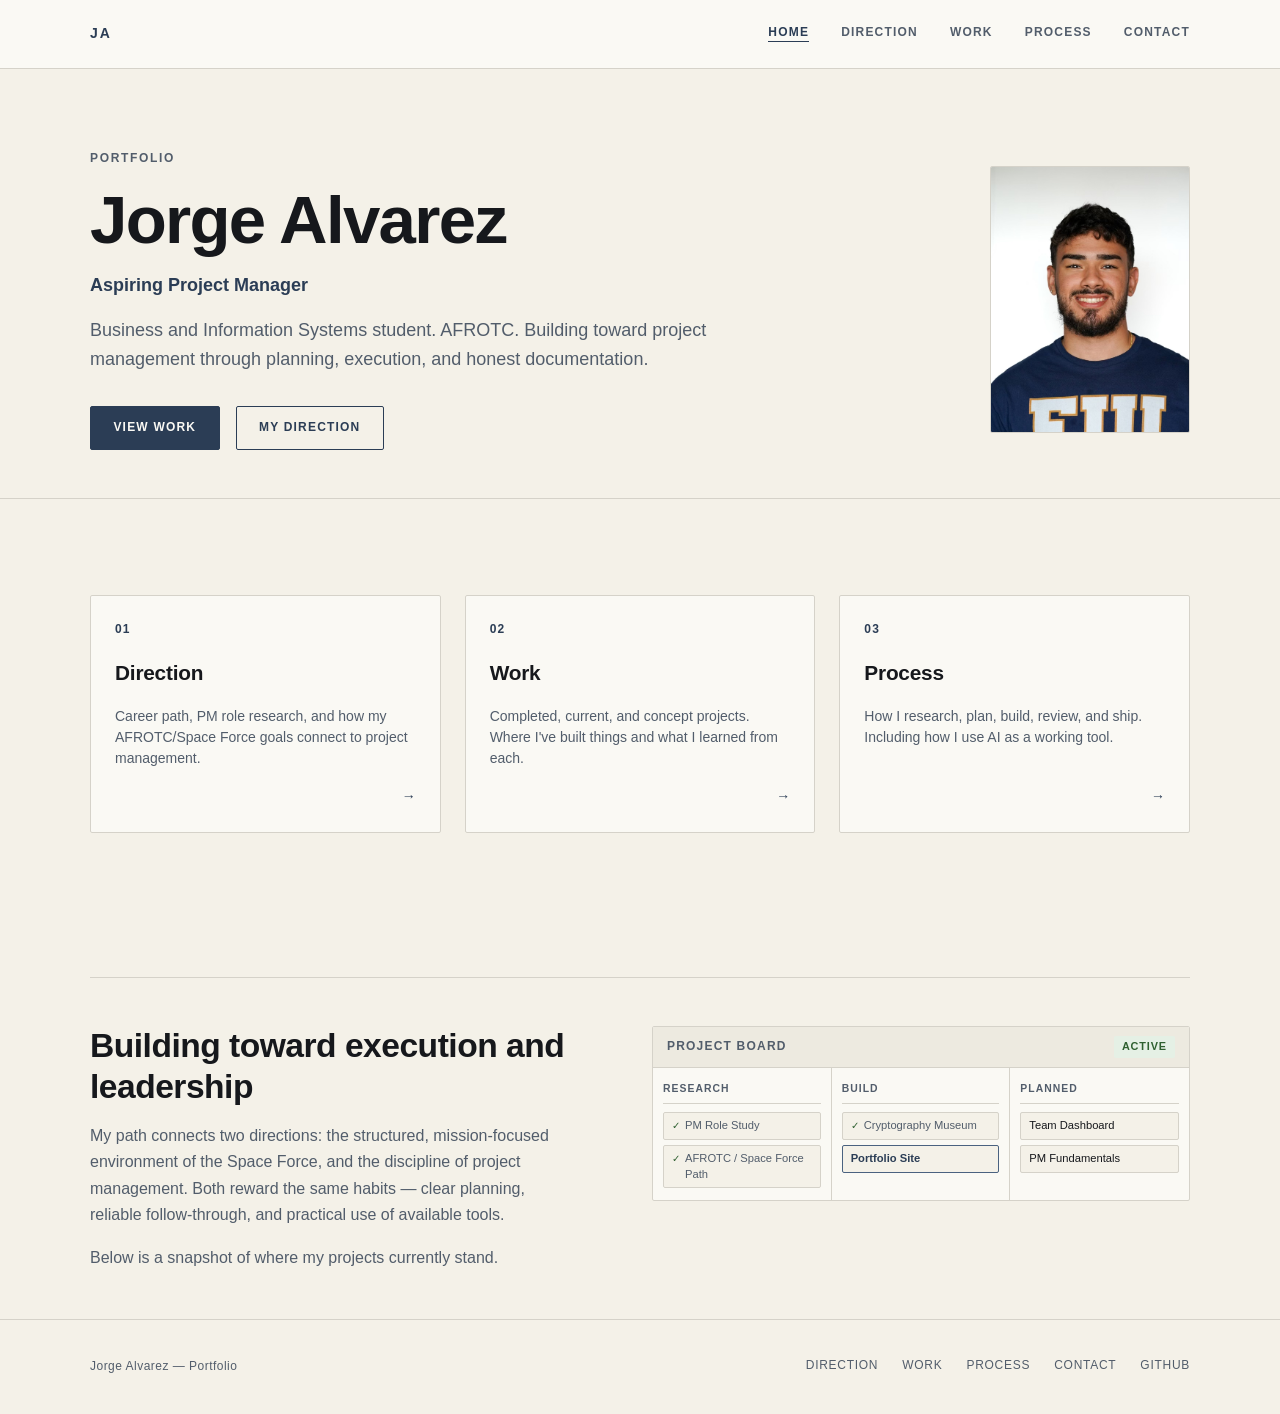
==== commit f1fceb8b: "Add visual framework and portfolio assets" ====
--- a/index.html
+++ b/index.html
@@ -25,13 +25,20 @@
     <!-- Hero -->
     <section class="home-hero">
         <div class="container">
-            <p class="section-label">Portfolio</p>
-            <h1>Jorge Alvarez</h1>
-            <p class="hero-role">Aspiring Project Manager</p>
-            <p class="hero-body">I'm a Business and Information Systems student building toward project management roles where planning, documentation, team coordination, and practical technology use matter.</p>
-            <p class="hero-path">I am also pursuing a path through AFROTC with the goal of commissioning into the U.S. Space Force after college, likely toward acquisition or space operations.</p>
-            <div>
-                <a href="direction.html" class="btn btn-primary">My Direction</a>
+            <div class="hero-layout">
+                <div class="hero-text">
+                    <p class="section-label">Portfolio</p>
+                    <h1>Jorge Alvarez</h1>
+                    <p class="hero-role">Aspiring Project Manager</p>
+                    <p class="hero-body">Business and Information Systems student. AFROTC. Building toward project management through planning, execution, and honest documentation.</p>
+                    <div class="hero-cta">
+                        <a href="work.html" class="btn btn-primary">View Work</a>
+                        <a href="direction.html" class="btn btn-outline">My Direction</a>
+                    </div>
+                </div>
+                <figure class="hero-profile">
+                    <img src="assets/images/brand/profile.jpg" alt="Portrait of Jorge Alvarez." loading="eager">
+                </figure>
             </div>
         </div>
     </section>
@@ -66,38 +73,37 @@
         </div>
     </section>
 
-    <!-- Visual + about row -->
+    <!-- About + project board -->
     <section class="section">
         <div class="container">
-            <hr class="section-rule" style="margin-top:0;">
+            <hr class="section-rule">
             <div class="home-visual-row">
                 <div class="hvr-text">
                     <h2>Building toward execution and leadership</h2>
-                    <p>My path connects two directions: the structured, mission-focused environment of the Space Force, and the organization and communication skills of project management. Both reward the same habits — clear planning, reliable follow-through, and practical use of available tools.</p>
-                    <p>This portfolio is my second serious web project. The first was a cryptography museum website. Both were built using AI as a collaborative tool, with full responsibility for decisions, quality, and outcomes remaining mine.</p>
+                    <p>My path connects two directions: the structured, mission-focused environment of the Space Force, and the discipline of project management. Both reward the same habits — clear planning, reliable follow-through, and practical use of available tools.</p>
+                    <p>Below is a snapshot of where my projects currently stand.</p>
                 </div>
-                <!-- Abstract visual panel suggesting planning/structure -->
-                <div class="visual-panel">
-                    <div class="visual-panel-inner">
-                        <div class="vp-row">
-                            <div class="vp-block vp-block-accent" style="flex:0 0 56px; height:56px;"></div>
-                            <div style="flex:1; display:flex; flex-direction:column; gap:6px;">
-                                <div class="vp-bar" style="width:80%;"><div class="vp-bar-fill" style="width:72%;"></div></div>
-                                <div class="vp-bar" style="width:60%;"><div class="vp-bar-fill" style="width:45%;"></div></div>
-                                <div class="vp-bar" style="width:90%;"><div class="vp-bar-fill" style="width:88%;"></div></div>
-                            </div>
+                <!-- Project board — updated as projects move forward -->
+                <div class="home-board">
+                    <div class="hb-header">
+                        <span class="hb-header-title">Project Board</span>
+                        <span class="hb-badge">Active</span>
+                    </div>
+                    <div class="hb-lanes">
+                        <div class="hb-lane">
+                            <div class="hb-lane-label">Research</div>
+                            <div class="hb-task hb-done">PM Role Study</div>
+                            <div class="hb-task hb-done">AFROTC / Space Force Path</div>
                         </div>
-                        <div class="vp-row">
-                            <div class="vp-block" style="flex:2;"></div>
-                            <div class="vp-block-sm"></div>
-                            <div class="vp-block" style="flex:1;"></div>
+                        <div class="hb-lane">
+                            <div class="hb-lane-label">Build</div>
+                            <div class="hb-task hb-done">Cryptography Museum</div>
+                            <div class="hb-task hb-active">Portfolio Site</div>
                         </div>
-                        <div class="vp-row">
-                            <div class="vp-block" style="flex:1;"></div>
-                            <div class="vp-block vp-block-accent" style="flex:2;"></div>
-                        </div>
-                        <div class="vp-row">
-                            <div class="vp-bar" style="width:100%; height:10px;"><div class="vp-bar-fill" style="width:60%;"></div></div>
+                        <div class="hb-lane">
+                            <div class="hb-lane-label">Planned</div>
+                            <div class="hb-task">Team Dashboard</div>
+                            <div class="hb-task">PM Fundamentals</div>
                         </div>
                     </div>
                 </div>
--- a/styles.css
+++ b/styles.css
@@ -46,17 +46,30 @@
 /* ----- Base ----- */
 html { scroll-behavior: smooth; }
 
+/* Page entrance animation */
+@keyframes pageFadeIn {
+    from { opacity: 0; transform: translateY(5px); }
+    to   { opacity: 1; transform: translateY(0); }
+}
+
 body {
     font-family: var(--font-sans);
     font-size: var(--text-base);
     line-height: 1.65;
     color: var(--color-text);
     background: var(--color-bg);
+    animation: pageFadeIn 260ms ease-out both;
 }
 
 a {
     color: inherit;
     text-decoration: none;
+}
+
+a:focus-visible,
+.btn:focus-visible {
+    outline: 2px solid var(--color-accent);
+    outline-offset: 3px;
 }
 
 img {
@@ -418,6 +431,28 @@
     margin-bottom: var(--sp-4);
 }
 
+/* Hero two-column layout with profile image */
+.hero-layout {
+    display: grid;
+    grid-template-columns: 1fr 200px;
+    gap: var(--sp-5);
+    align-items: center;
+}
+
+.hero-profile {
+    margin: 0;
+}
+
+.hero-profile img {
+    width: 100%;
+    aspect-ratio: 3 / 4;
+    object-fit: cover;
+    object-position: top center;
+    border: 1px solid var(--color-border);
+    border-radius: var(--radius);
+    display: block;
+}
+
 /* Home nav cards */
 .home-nav-cards {
     display: grid;
@@ -434,13 +469,15 @@
     display: flex;
     flex-direction: column;
     gap: var(--sp-2);
-    transition: border-color var(--transition);
+    transition: border-color var(--transition), transform var(--transition), box-shadow var(--transition);
     text-decoration: none;
     color: inherit;
 }
 
 .home-nav-card:hover {
     border-color: var(--color-accent2);
+    transform: translateY(-2px);
+    box-shadow: 0 4px 16px rgba(43,61,85,0.07);
 }
 
 .hnc-label {
@@ -487,6 +524,112 @@
 .hvr-text p {
     color: var(--color-muted);
     max-width: 480px;
+}
+
+/* Hero CTA row */
+.hero-cta {
+    display: flex;
+    gap: var(--sp-2);
+    flex-wrap: wrap;
+    margin-top: var(--sp-4);
+}
+
+/* Home Project Board */
+.home-board {
+    background: var(--color-surface);
+    border: 1px solid var(--color-border);
+    border-radius: var(--radius);
+    overflow: hidden;
+    font-size: var(--text-xs);
+    user-select: none;
+    align-self: start;
+}
+
+.hb-header {
+    display: flex;
+    align-items: center;
+    justify-content: space-between;
+    padding: 9px 14px;
+    border-bottom: 1px solid var(--color-border);
+    background: var(--color-tag-bg);
+}
+
+.hb-header-title {
+    font-size: var(--text-xs);
+    font-weight: 700;
+    letter-spacing: 0.1em;
+    text-transform: uppercase;
+    color: var(--color-muted);
+}
+
+.hb-badge {
+    font-size: 0.68rem;
+    font-weight: 700;
+    letter-spacing: 0.08em;
+    text-transform: uppercase;
+    color: #2f6030;
+    background: #e5f0e5;
+    padding: 2px 8px;
+    border-radius: var(--radius);
+}
+
+.hb-lanes {
+    display: grid;
+    grid-template-columns: repeat(3, 1fr);
+}
+
+.hb-lane {
+    padding: 12px 10px;
+    border-right: 1px solid var(--color-border);
+}
+
+.hb-lane:last-child {
+    border-right: none;
+}
+
+.hb-lane-label {
+    font-size: 0.65rem;
+    font-weight: 700;
+    letter-spacing: 0.1em;
+    text-transform: uppercase;
+    color: var(--color-muted);
+    margin-bottom: 8px;
+    padding-bottom: 6px;
+    border-bottom: 1px solid var(--color-border);
+}
+
+.hb-task {
+    background: var(--color-bg);
+    border: 1px solid var(--color-border);
+    border-radius: var(--radius);
+    padding: 5px 8px;
+    margin-bottom: 5px;
+    font-size: 0.7rem;
+    line-height: 1.4;
+    color: var(--color-text);
+}
+
+.hb-task:last-child { margin-bottom: 0; }
+
+.hb-task.hb-done {
+    color: var(--color-muted);
+    display: flex;
+    align-items: flex-start;
+    gap: 5px;
+}
+
+.hb-task.hb-done::before {
+    content: "✓";
+    color: #2f6030;
+    font-size: 0.65rem;
+    flex-shrink: 0;
+    margin-top: 1px;
+}
+
+.hb-task.hb-active {
+    border-color: var(--color-accent2);
+    color: var(--color-accent);
+    font-weight: 600;
 }
 
 /* ==============================================
@@ -670,6 +813,89 @@
 .project-demonstrates strong {
     color: var(--color-text);
     font-weight: 600;
+}
+
+/* ----- Project Image Slots ----- */
+.project-figure {
+    margin: 0;
+    position: relative;
+    background: var(--color-surface);
+    border-right: 1px solid var(--color-border);
+    min-height: 180px;
+    display: flex;
+    flex-direction: column;
+    overflow: hidden;
+}
+
+.project-figure img {
+    width: 100%;
+    flex: 1;
+    min-height: 0;
+    object-fit: cover;
+    display: block;
+}
+
+.project-figure figcaption {
+    padding: 6px 12px;
+    font-size: 0.68rem;
+    letter-spacing: 0.06em;
+    color: var(--color-muted);
+    background: var(--color-tag-bg);
+    border-top: 1px solid var(--color-border);
+    text-transform: uppercase;
+    line-height: 1.3;
+    flex-shrink: 0;
+}
+
+/* Intentional labeled fallback when image file is not yet present */
+.project-figure.img-missing {
+    justify-content: center;
+    align-items: center;
+    background: var(--color-bg);
+}
+
+.project-figure.img-missing::before {
+    content: attr(data-label);
+    position: absolute;
+    top: 50%;
+    left: 50%;
+    transform: translate(-50%, -50%);
+    font-size: 0.65rem;
+    letter-spacing: 0.14em;
+    text-transform: uppercase;
+    color: #c8c5bc;
+    white-space: nowrap;
+    text-align: center;
+}
+
+.project-figure.img-missing img,
+.project-figure.img-missing figcaption {
+    display: none;
+}
+
+/* Full-width figure blocks on direction/process pages */
+.page-figure {
+    margin: var(--sp-4) 0 0;
+    border: 1px solid var(--color-border);
+    border-radius: var(--radius);
+    overflow: hidden;
+    background: var(--color-surface);
+}
+
+.page-figure img {
+    width: 100%;
+    display: block;
+}
+
+.page-figure figcaption {
+    padding: 8px 16px;
+    font-size: 0.68rem;
+    letter-spacing: 0.06em;
+    text-transform: uppercase;
+    color: var(--color-muted);
+    background: var(--color-tag-bg);
+    border-top: 1px solid var(--color-border);
+    line-height: 1.3;
 }
 
 /* ==============================================
@@ -858,6 +1084,25 @@
     .home-visual-row {
         grid-template-columns: 1fr;
     }
+
+    .hb-lanes {
+        grid-template-columns: 1fr;
+    }
+
+    .hb-lane {
+        border-right: none;
+        border-bottom: 1px solid var(--color-border);
+    }
+
+    .hb-lane:last-child {
+        border-bottom: none;
+    }
+
+    .project-figure {
+        border-right: none;
+        border-bottom: 1px solid var(--color-border);
+        min-height: 140px;
+    }
 }
 
 @media (max-width: 640px) {
@@ -893,6 +1138,14 @@
         font-size: 1.2rem;
     }
 
+    .hero-layout {
+        grid-template-columns: 1fr;
+    }
+
+    .hero-profile {
+        max-width: 160px;
+    }
+
     h1 { letter-spacing: -0.02em; }
 }
 
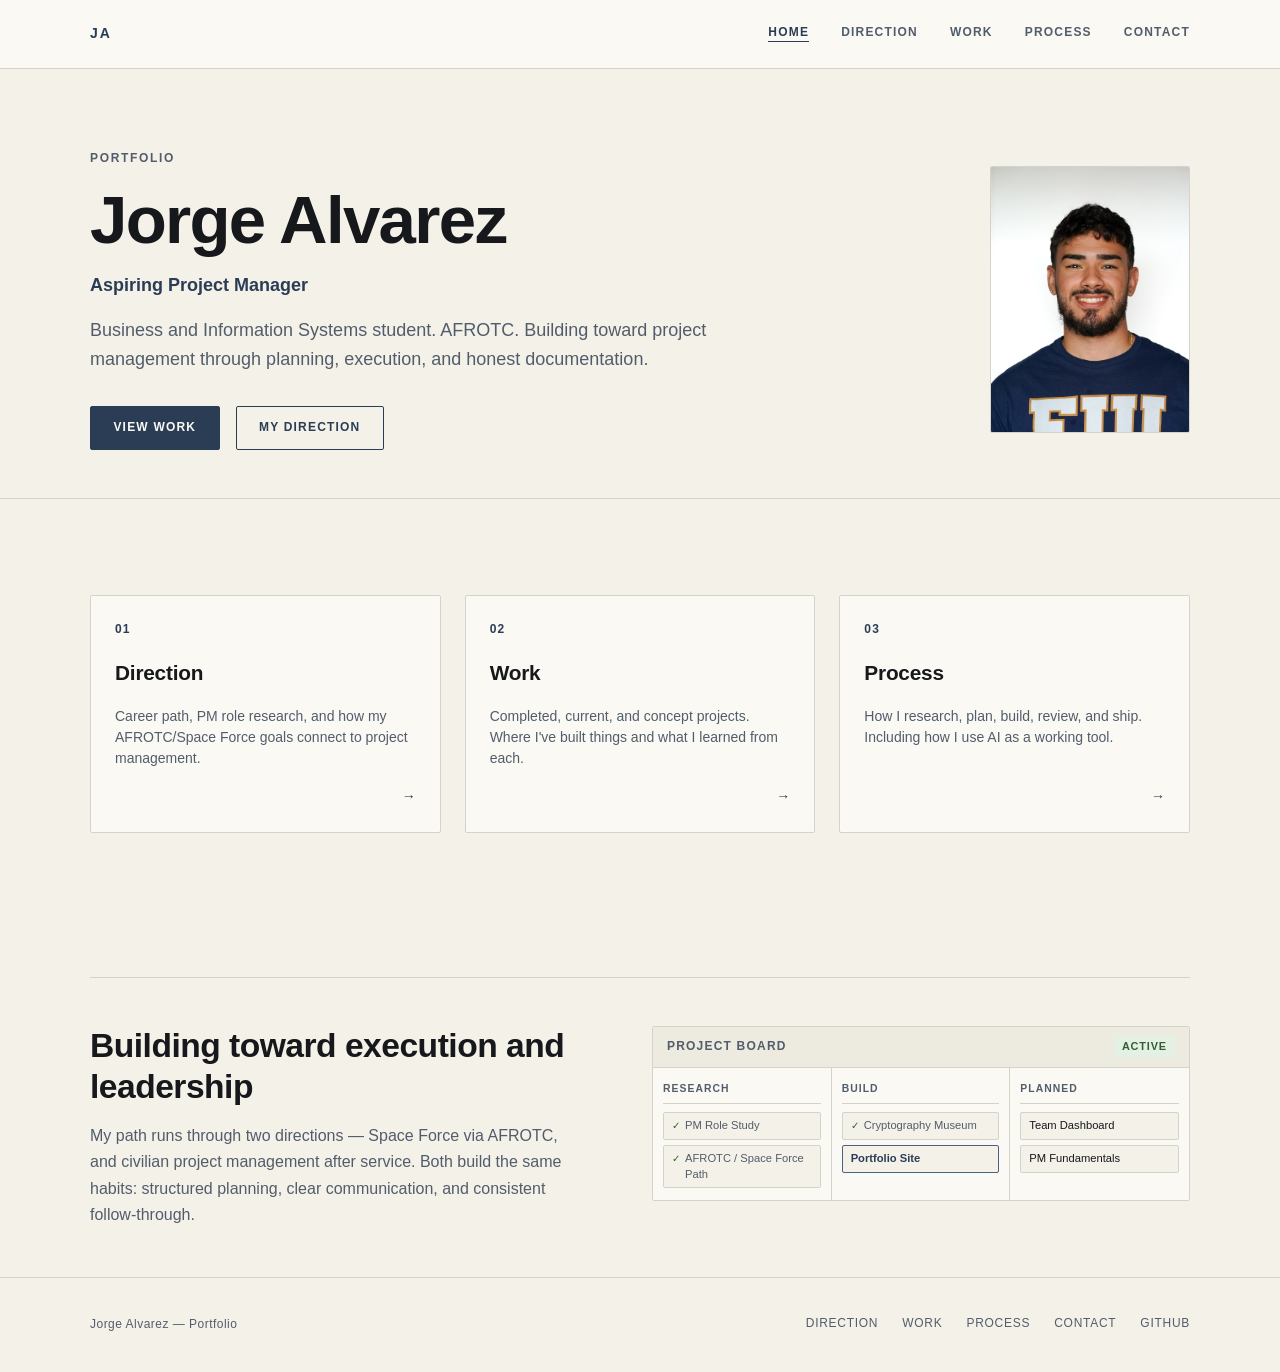
==== commit 9c425089: "Update contact information and clean repo" ====
--- a/index.html
+++ b/index.html
@@ -80,8 +80,7 @@
             <div class="home-visual-row">
                 <div class="hvr-text">
                     <h2>Building toward execution and leadership</h2>
-                    <p>My path connects two directions: the structured, mission-focused environment of the Space Force, and the discipline of project management. Both reward the same habits — clear planning, reliable follow-through, and practical use of available tools.</p>
-                    <p>Below is a snapshot of where my projects currently stand.</p>
+                    <p>My path runs through two directions — Space Force via AFROTC, and civilian project management after service. Both build the same habits: structured planning, clear communication, and consistent follow-through.</p>
                 </div>
                 <!-- Project board — updated as projects move forward -->
                 <div class="home-board">
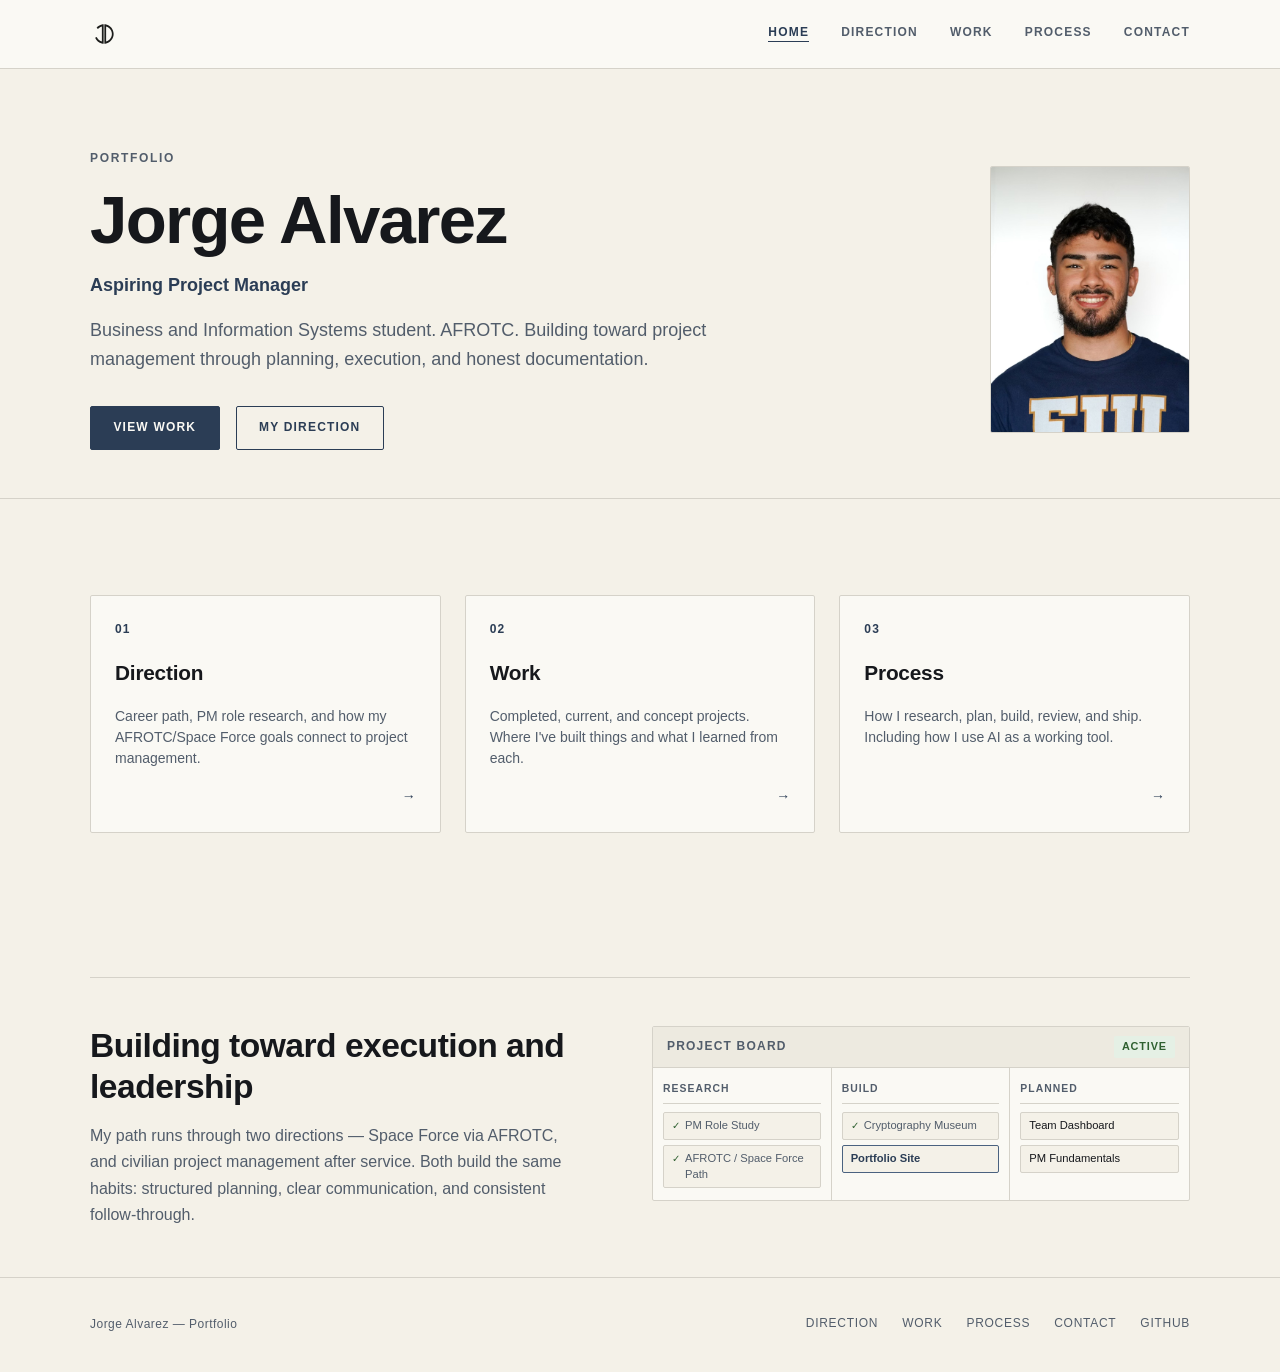
==== commit e8200422: "Add project link and monogram branding" ====
--- a/index.html
+++ b/index.html
@@ -5,13 +5,16 @@
     <meta name="viewport" content="width=device-width, initial-scale=1.0">
     <meta name="description" content="Jorge Alvarez — Aspiring Project Manager. Business and Information Systems student building toward project management roles.">
     <title>Jorge Alvarez</title>
+    <link rel="icon" type="image/svg+xml" href="assets/images/brand/ja-monogram.svg">
     <link rel="stylesheet" href="styles.css">
 </head>
 <body>
 
     <nav class="navbar">
         <div class="container">
-            <div class="nav-brand">JA</div>
+            <div class="nav-brand" aria-label="Jorge Alvarez">
+                <img src="assets/images/brand/ja-monogram.svg" alt="JA" class="nav-logo">
+            </div>
             <ul class="nav-menu">
                 <li><a href="index.html">Home</a></li>
                 <li><a href="direction.html">Direction</a></li>
--- a/styles.css
+++ b/styles.css
@@ -106,12 +106,14 @@
 }
 
 .nav-brand {
-    font-size: var(--text-sm);
-    font-weight: 800;
-    letter-spacing: 0.14em;
-    text-transform: uppercase;
-    color: var(--color-accent);
     flex-shrink: 0;
+    line-height: 0;
+}
+
+.nav-logo {
+    height: 28px;
+    width: auto;
+    display: block;
 }
 
 .nav-menu {
@@ -658,6 +660,12 @@
     border: 1px solid var(--color-border);
     padding: var(--sp-3);
     border-radius: var(--radius);
+    transition: border-color var(--transition), box-shadow var(--transition);
+}
+
+.research-item:hover {
+    border-color: var(--color-accent2);
+    box-shadow: 0 2px 8px rgba(0,0,0,0.05);
 }
 
 .research-item h3 { margin-bottom: var(--sp-1); }
@@ -691,6 +699,11 @@
     border-left: 3px solid var(--color-accent2);
     padding: var(--sp-2) var(--sp-3);
     border-radius: var(--radius);
+    transition: box-shadow var(--transition);
+}
+
+.path-item:hover {
+    box-shadow: 0 2px 8px rgba(0,0,0,0.05);
 }
 
 .path-item h3 { color: var(--color-accent); }
@@ -742,6 +755,11 @@
     overflow: hidden;
     display: grid;
     grid-template-columns: 1fr 2fr;
+    transition: box-shadow var(--transition);
+}
+
+.project-item:hover {
+    box-shadow: 0 3px 12px rgba(0,0,0,0.07);
 }
 
 .project-item-visual {
@@ -804,10 +822,21 @@
     margin-top: var(--sp-2);
 }
 
+.project-actions {
+    display: flex;
+    flex-wrap: wrap;
+    gap: var(--sp-2);
+    margin-top: var(--sp-3);
+}
+
 .project-demonstrates {
     margin-top: var(--sp-2);
     font-size: var(--text-sm);
     color: var(--color-muted);
+    padding: var(--sp-2) var(--sp-3);
+    background: var(--color-bg);
+    border-left: 2px solid var(--color-border);
+    border-radius: var(--radius);
 }
 
 .project-demonstrates strong {
@@ -924,6 +953,11 @@
     align-items: stretch;
     border-bottom: 1px solid var(--color-border);
     background: var(--color-surface);
+    transition: background var(--transition);
+}
+
+.process-step:hover {
+    background: var(--color-tag-bg);
 }
 
 .process-step:last-child { border-bottom: none; }
@@ -999,6 +1033,16 @@
     gap: var(--sp-3);
 }
 
+.ai-panel-item {
+    padding: var(--sp-2);
+    border-radius: var(--radius);
+    transition: background var(--transition);
+}
+
+.ai-panel-item:hover {
+    background: var(--color-tag-bg);
+}
+
 .ai-panel-item strong {
     display: block;
     font-size: var(--text-sm);
@@ -1147,6 +1191,11 @@
     }
 
     h1 { letter-spacing: -0.02em; }
+
+    .contact-actions .btn {
+        flex: 1 1 100%;
+        text-align: center;
+    }
 }
 
 @media (prefers-reduced-motion: reduce) {
